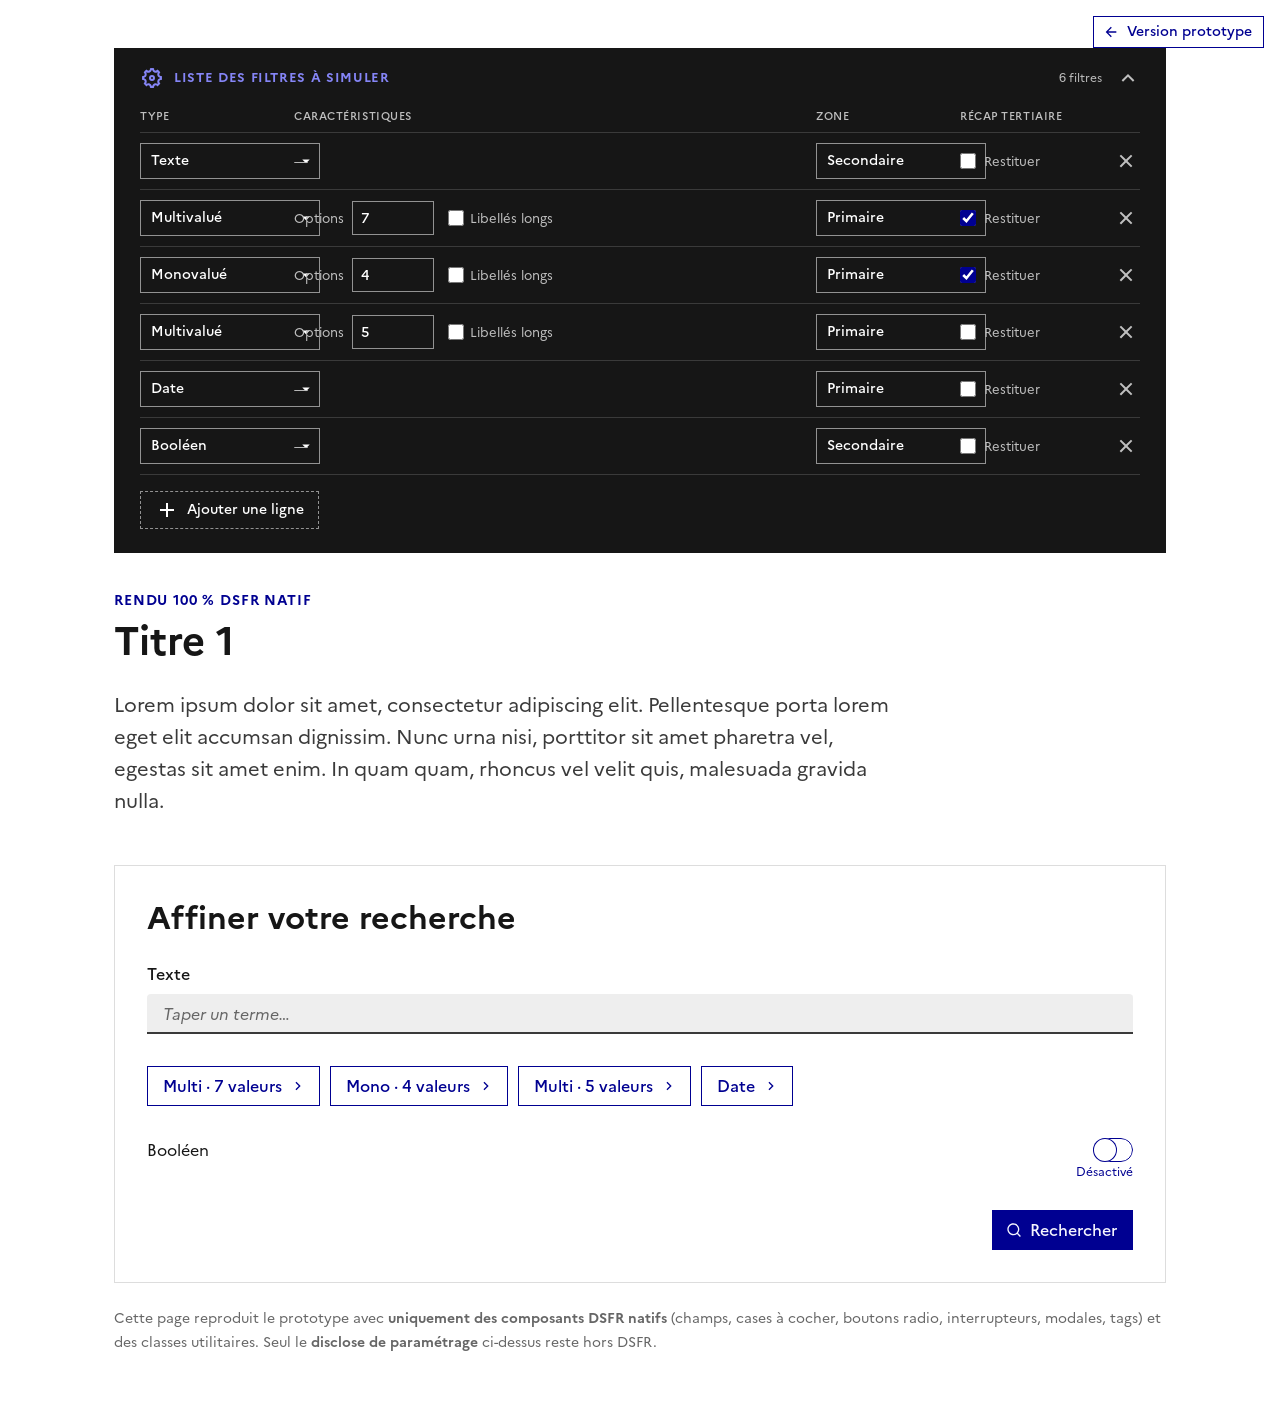
==== index-dsfr.html @ 09390ec2 "feat: 2e page « 100 % DSFR natif » + bascule entre les deux rendus Ajoute index-dsfr.html qui reprod" ====
<!DOCTYPE html>
<html lang="fr" data-fr-scheme="light">
<head>
<meta charset="utf-8">
<meta name="viewport" content="width=device-width, initial-scale=1">
<title>Filtres exposés — rendu 100 % DSFR natif</title>

<!-- Jetons de couleur + police Marianne (servent au disclose de paramétrage, conservé custom) -->
<link rel="stylesheet" href="assets/colors_and_type.css">
<!-- DSFR officiel (vendored, v1.14.4) -->
<link rel="stylesheet" href="assets/dsfr/dsfr.min.css">
<link rel="stylesheet" href="assets/dsfr/utility/icons/icons.min.css">

<style>
  /* ─────────────────────────────────────────────────────────────
     Styles HORS DSFR, volontairement limités à :
       1. le disclose de paramétrage (explicitement autorisé custom)
       2. le bouton de bascule entre les deux pages
     Le bloc « Affiner votre recherche » n'utilise QUE des composants
     et classes utilitaires DSFR natifs.
     ───────────────────────────────────────────────────────────── */
  #setup-disclose summary::-webkit-details-marker{display:none}
  #setup-disclose[open] #disclose-chevron{transform:rotate(180deg)}
  #setup-disclose select,#setup-disclose input{font-family:var(--font-sans)}

  /* Bascule entre les deux pages, en haut à droite sur les deux pages */
  .page-switch{position:fixed;top:16px;right:16px;z-index:1000}
</style>
</head>
<body>

<!-- ===== BASCULE PROTOTYPE ⇄ DSFR (top-right) ===== -->
<a class="fr-btn fr-btn--secondary fr-btn--sm fr-icon-arrow-left-line fr-btn--icon-left page-switch" href="index.html">
  Version prototype
</a>

<div class="fr-container fr-py-6w" style="max-width:1100px">

  <!-- ===== DISCLOSE : LISTE DES FILTRES À SIMULER (custom, autorisé) ===== -->
  <details id="setup-disclose" open style="background:var(--grey-100);color:#fff;margin-bottom:36px">
    <summary style="list-style:none;cursor:pointer;padding:18px 26px;display:flex;align-items:center;justify-content:space-between;gap:16px;user-select:none">
      <span style="display:flex;align-items:center;gap:10px;font:700 13px/18px var(--font-sans);text-transform:uppercase;letter-spacing:.05em;color:var(--blue-france-moon-625)"><i class="fr-icon-settings-5-line" aria-hidden="true"></i>Liste des filtres à simuler</span>
      <span style="display:flex;align-items:center;gap:14px">
        <span id="items-count" style="font:400 12px/18px var(--font-sans);color:var(--grey-800)"></span>
        <i class="fr-icon-arrow-down-s-line" id="disclose-chevron" aria-hidden="true" style="transition:transform .15s;color:var(--grey-800)"></i>
      </span>
    </summary>
    <div style="padding:0 26px 24px">
      <div style="display:grid;grid-template-columns:140px 1fr 130px 130px 36px;gap:14px;padding:0 0 8px;border-bottom:1px solid var(--grey-200);font:500 11px/16px var(--font-sans);text-transform:uppercase;letter-spacing:.05em;color:var(--grey-800)">
        <span>Type</span>
        <span>Caractéristiques</span>
        <span>Zone</span>
        <span>Récap tertiaire</span>
        <span></span>
      </div>
      <div id="rows" style="display:flex;flex-direction:column"></div>
      <button id="add-row" type="button" style="margin-top:16px;display:inline-flex;align-items:center;gap:8px;height:36px;padding:0 14px;background:transparent;border:1px dashed var(--grey-625);color:#fff;font:500 14px/1 var(--font-sans);cursor:pointer">
        <i class="fr-icon-add-line" aria-hidden="true"></i>Ajouter une ligne
      </button>
    </div>
  </details>

  <!-- ===== EN-TÊTE (typographie DSFR native) ===== -->
  <p class="fr-text--sm fr-text--bold fr-mb-1v" style="text-transform:uppercase;letter-spacing:.06em;color:var(--text-action-high-blue-france)">Rendu 100 % DSFR natif</p>
  <h1>Titre 1</h1>
  <p class="fr-text--lead fr-mb-6w" style="max-width:780px">Lorem ipsum dolor sit amet, consectetur adipiscing elit. Pellentesque porta lorem eget elit accumsan dignissim. Nunc urna nisi, porttitor sit amet pharetra vel, egestas sit amet enim. In quam quam, rhoncus vel velit quis, malesuada gravida nulla.</p>

  <!-- ===== « Affiner votre recherche » — composants DSFR natifs ===== -->
  <form id="filters-form" class="fr-p-4w" style="background:var(--background-default-grey);border:1px solid var(--border-default-grey)" onsubmit="return false">
    <h2 class="fr-mb-3w">Affiner votre recherche</h2>
    <div id="preview-body"></div>
    <div class="fr-mt-4w" style="display:flex;justify-content:flex-end">
      <button type="submit" class="fr-btn fr-icon-search-line fr-btn--icon-left">Rechercher</button>
    </div>
  </form>

  <p class="fr-text--sm fr-mt-3w" style="color:var(--text-mention-grey)">
    Cette page reproduit le prototype avec <strong>uniquement des composants DSFR natifs</strong>
    (champs, cases à cocher, boutons radio, interrupteurs, modales, tags) et des classes utilitaires.
    Seul le <strong>disclose de paramétrage</strong> ci-dessus reste hors DSFR.
  </p>

</div>

<!-- ===== HÔTE DES MODALES PRIMAIRES (persistant) ===== -->
<div id="modals-host"></div>

<script type="module" src="assets/dsfr/dsfr.module.min.js"></script>
<script nomodule src="assets/dsfr/dsfr.nomodule.min.js"></script>

<script>
"use strict";
(function () {
  // ───────────────────────── État ─────────────────────────
  var S = {
    nextId: 1,
    items: [],          // [{id, type, n, longLabels, zone, tertiary}]
    values: {},         // {[id]: {multi, mono, bool, text, date}}
    builtSignature: ''  // empreinte du jeu de filtres (déclenche la reconstruction des modales)
  };

  var TYPES = [
    { key: 'multi', label: 'Multivalué' },
    { key: 'mono',  label: 'Monovalué' },
    { key: 'date',  label: 'Date' },
    { key: 'text',  label: 'Texte' },
    { key: 'bool',  label: 'Booléen' }
  ];
  var ZONES = [
    { key: 'primaire',   label: 'Primaire' },
    { key: 'secondaire', label: 'Secondaire' }
  ];

  // ──────────────────── Helper DOM ────────────────────
  function h(tag, props) {
    var el = document.createElement(tag);
    if (props) {
      for (var k in props) {
        var v = props[k];
        if (v == null) continue;
        if (k === 'style') el.setAttribute('style', v);
        else if (k === 'html') el.innerHTML = v;
        else if (k.slice(0, 2) === 'on' && typeof v === 'function') el.addEventListener(k.slice(2).toLowerCase(), v);
        else el.setAttribute(k, v);
      }
    }
    for (var i = 2; i < arguments.length; i++) {
      var c = arguments[i];
      if (c == null || c === false) continue;
      if (Array.isArray(c)) c.forEach(function (n) { if (n != null && n !== false) el.appendChild(typeof n === 'string' ? document.createTextNode(n) : n); });
      else el.appendChild(typeof c === 'string' ? document.createTextNode(c) : c);
    }
    return el;
  }

  // ──────────────────── Données dérivées ────────────────────
  function defaultValues() {
    return { multi: [], mono: null, bool: false, text: '', date: { from: '', to: '' } };
  }
  function label(it, i) {
    var num = String(i + 1).padStart(2, '0');
    return it.longLabels ? ('Option dont le libellé est une phrase descriptive ' + num) : ('Valeur ' + num);
  }
  function options(it) { return Array.from({ length: it.n }, function (_, i) { return label(it, i); }); }
  function itemLabel(it) {
    if (it.type === 'text') return 'Texte';
    if (it.type === 'bool') return 'Booléen';
    if (it.type === 'date') return 'Date';
    return (it.type === 'mono' ? 'Mono' : 'Multi') + ' · ' + it.n + ' valeur' + (it.n > 1 ? 's' : '') + (it.longLabels ? ' (longs)' : '');
  }
  function fmtDate(d) {
    var f = function (x) { if (!x) return ''; var p = x.split('-'); return p[2] + '/' + p[1] + '/' + p[0]; };
    if (d.from && d.to) return 'du ' + f(d.from) + ' au ' + f(d.to);
    if (d.from) return 'depuis le ' + f(d.from);
    if (d.to) return "jusqu'au " + f(d.to);
    return '';
  }
  function signature() {
    return S.items.map(function (it) {
      return [it.id, it.type, it.n, it.longLabels ? 1 : 0, it.zone, it.tertiary ? 1 : 0].join(':');
    }).join('|');
  }

  // ──────────────────── Actions ────────────────────
  function addRow() {
    var id = S.nextId++;
    S.items.push({ id: id, type: 'multi', n: 5, longLabels: false, zone: 'primaire', tertiary: false });
    S.values[id] = defaultValues();
    render();
  }
  function removeRow(id) {
    S.items = S.items.filter(function (it) { return it.id !== id; });
    delete S.values[id];
    render();
  }
  function setProp(id, prop, value) {
    var it = S.items.find(function (i) { return i.id === id; });
    if (!it) return;
    if (prop === 'type') {
      S.values[id] = defaultValues();
      if ((value === 'multi' || value === 'mono') && !it.n) it.n = 5;
    }
    if (prop === 'n') {
      value = Math.max(2, Math.min(14, parseInt(value, 10) || 2));
      var v = S.values[id];
      v.multi = v.multi.filter(function (k) { return k < value; });
      if (v.mono != null && v.mono >= value) v.mono = null;
    }
    it[prop] = value;
    render();
  }
  function toggleMulti(id, i) {
    var v = S.values[id]; var a = v.multi.slice(); var k = a.indexOf(i);
    if (k >= 0) a.splice(k, 1); else a.push(i);
    v.multi = a; renderPreview();
  }
  function setMono(id, i) { var v = S.values[id]; v.mono = (v.mono === i) ? null : i; renderPreview(); }
  function toggleBool(id) { S.values[id].bool = !S.values[id].bool; renderPreview(); }
  function setText(id, val) { S.values[id].text = val; renderPreview(); }
  function setDate(id, field, val) { S.values[id].date = Object.assign({}, S.values[id].date); S.values[id].date[field] = val; renderPreview(); }

  // ──────────────────── Disclose : ligne de paramétrage (custom, autorisé) ────────────────────
  function selectStyle() {
    return 'height:34px;padding:0 28px 0 10px;border:1px solid var(--grey-625);background:var(--grey-100) url("data:image/svg+xml;charset=utf-8,%3Csvg xmlns=%27http://www.w3.org/2000/svg%27 viewBox=%270 0 24 24%27%3E%3Cpath fill=%27%23fff%27 d=%27M7 10l5 5 5-5z%27/%3E%3C/svg%3E") right 4px center/18px no-repeat;color:#fff;font:500 14px/1 var(--font-sans);cursor:pointer;-webkit-appearance:none;-moz-appearance:none;appearance:none';
  }
  function buildRow(it) {
    var typeSel = h('select', {
      style: selectStyle() + ';width:100%',
      onChange: function (e) { setProp(it.id, 'type', e.target.value); }
    });
    TYPES.forEach(function (t) {
      var opt = h('option', { value: t.key }, t.label);
      if (it.type === t.key) opt.setAttribute('selected', '');
      typeSel.appendChild(opt);
    });

    var carac;
    if (it.type === 'multi' || it.type === 'mono') {
      carac = h('div', { style: 'display:flex;align-items:center;gap:14px;flex-wrap:wrap' },
        h('div', { style: 'display:inline-flex;align-items:center;gap:8px' },
          h('span', { style: 'font:400 13px/1 var(--font-sans);color:var(--grey-800)' }, 'Options'),
          h('input', {
            type: 'number', min: '2', max: '14', value: String(it.n),
            style: 'width:64px;height:32px;padding:0 8px;border:1px solid var(--grey-625);background:var(--grey-100);color:#fff;font:500 14px/1 var(--font-sans)',
            onInput: function (e) { setProp(it.id, 'n', e.target.value); }
          })
        ),
        h('label', { style: 'display:inline-flex;align-items:center;gap:6px;cursor:pointer;color:var(--grey-800);font:400 13px/1 var(--font-sans)' },
          h('input', {
            type: 'checkbox',
            style: 'accent-color:var(--blue-france-sun-113);width:16px;height:16px;margin:0',
            checked: it.longLabels ? '' : null,
            onChange: function (e) { setProp(it.id, 'longLabels', e.target.checked); }
          }),
          'Libellés longs'
        )
      );
    } else {
      carac = h('span', { style: 'color:var(--grey-800);font:400 13px/1 var(--font-sans)' }, '—');
    }

    var zoneSel = h('select', {
      style: selectStyle() + ';width:100%',
      onChange: function (e) { setProp(it.id, 'zone', e.target.value); }
    });
    ZONES.forEach(function (z) {
      var opt = h('option', { value: z.key }, z.label);
      if (it.zone === z.key) opt.setAttribute('selected', '');
      zoneSel.appendChild(opt);
    });

    var tertCell = h('label', {
      style: 'display:inline-flex;align-items:center;gap:8px;cursor:pointer;color:#fff;font:400 13px/1 var(--font-sans)'
    },
      h('input', {
        type: 'checkbox',
        style: 'accent-color:var(--blue-france-sun-113);width:16px;height:16px;margin:0',
        checked: it.tertiary ? '' : null,
        onChange: function (e) { setProp(it.id, 'tertiary', e.target.checked); }
      }),
      h('span', { style: 'color:var(--grey-800)' }, 'Restituer')
    );

    var del = h('button', {
      type: 'button', title: 'Supprimer cette ligne', 'aria-label': 'Supprimer cette ligne',
      style: 'width:32px;height:32px;border:none;background:transparent;color:var(--grey-800);cursor:pointer;display:inline-flex;align-items:center;justify-content:center',
      onClick: function () { removeRow(it.id); }
    }, h('i', { 'class': 'fr-icon-close-line', 'aria-hidden': 'true' }));

    return h('div', {
      style: 'display:grid;grid-template-columns:140px 1fr 130px 130px 36px;gap:14px;align-items:center;padding:10px 0;border-bottom:1px solid var(--grey-200)'
    }, typeSel, carac, zoneSel, tertCell, del);
  }

  // ──────────────────── Layout des valeurs exposées ────────────────────
  function valeursVertical(it) {
    var isChoice = it.type === 'mono' || it.type === 'multi';
    return isChoice && (it.longLabels || it.n > 10);
  }

  // ──────────────────── Contrôle DSFR natif (secondaire ou modale) ────────────────────
  function buildControl(it, opts) {
    opts = opts || {};
    var v = S.values[it.id];
    var ctx = opts.context || 'sec';
    var sfx = ctx + '-' + it.id;

    // TEXTE → fr-input-group
    if (it.type === 'text') {
      var tid = 'ctl-text-' + sfx;
      var group = h('div', { 'class': 'fr-input-group' },
        h('label', { 'class': 'fr-label', 'for': tid }, itemLabel(it)),
        h('input', {
          'class': 'fr-input', id: tid, type: 'text', name: tid, value: v.text, placeholder: 'Taper un terme…',
          onInput: function (e) { setText(it.id, e.target.value); }
        })
      );
      return group;
    }

    // BOOLÉEN → fr-toggle
    if (it.type === 'bool') {
      var bid = 'ctl-bool-' + sfx;
      var input = h('input', {
        'class': 'fr-toggle__input', id: bid, type: 'checkbox', name: bid,
        checked: v.bool ? '' : null,
        onChange: function () { toggleBool(it.id); }
      });
      return h('div', { 'class': 'fr-toggle fr-toggle--label-left' },
        input,
        h('label', {
          'class': 'fr-toggle__label', 'for': bid,
          'data-fr-checked-label': 'Activé', 'data-fr-unchecked-label': 'Désactivé'
        }, itemLabel(it))
      );
    }

    // légende : masquée visuellement dans la modale (le titre de la modale fait déjà l'intitulé)
    var legendClass = 'fr-fieldset__legend' + (opts.forcePanel ? ' fr-sr-only' : '');

    // DATE → fieldset, deux fr-input type=date
    if (it.type === 'date') {
      var fid = 'ctl-date-from-' + sfx, toid = 'ctl-date-to-' + sfx;
      return h('fieldset', { 'class': 'fr-fieldset', 'aria-labelledby': 'lg-' + sfx },
        h('legend', { 'class': legendClass, id: 'lg-' + sfx }, itemLabel(it)),
        h('div', { 'class': 'fr-fieldset__element fr-fieldset__element--inline' },
          h('div', { 'class': 'fr-input-group' },
            h('label', { 'class': 'fr-label', 'for': fid }, 'Du'),
            h('input', { 'class': 'fr-input', id: fid, name: fid, type: 'date', value: v.date.from, onInput: function (e) { setDate(it.id, 'from', e.target.value); } })
          )
        ),
        h('div', { 'class': 'fr-fieldset__element fr-fieldset__element--inline' },
          h('div', { 'class': 'fr-input-group' },
            h('label', { 'class': 'fr-label', 'for': toid }, 'Au'),
            h('input', { 'class': 'fr-input', id: toid, name: toid, type: 'date', value: v.date.to, onInput: function (e) { setDate(it.id, 'to', e.target.value); } })
          )
        )
      );
    }

    // MONO / MULTI → fieldset de cases à cocher / boutons radio
    var isRadio = it.type === 'mono';
    var vertical = opts.forcePanel || valeursVertical(it);
    var fsClass = 'fr-fieldset' + (vertical ? '' : ' fr-fieldset--inline');
    var fs = h('fieldset', { 'class': fsClass, 'aria-labelledby': 'lg-' + sfx },
      h('legend', { 'class': legendClass, id: 'lg-' + sfx }, itemLabel(it))
    );
    options(it).forEach(function (lab, i) {
      var inId = 'ctl-' + (isRadio ? 'r' : 'c') + '-' + sfx + '-' + i;
      var checked = isRadio ? (v.mono === i) : (v.multi.indexOf(i) >= 0);
      var input = h('input', {
        type: isRadio ? 'radio' : 'checkbox',
        id: inId, name: 'grp-' + sfx, value: String(i),
        checked: checked ? '' : null,
        onChange: isRadio
          ? function () { setMono(it.id, i); }
          : function () { toggleMulti(it.id, i); }
      });
      var groupCls = isRadio ? 'fr-radio-group' : 'fr-checkbox-group';
      var elemCls = 'fr-fieldset__element' + (vertical ? '' : ' fr-fieldset__element--inline');
      fs.appendChild(
        h('div', { 'class': elemCls },
          h('div', { 'class': groupCls },
            input,
            h('label', { 'class': 'fr-label', 'for': inId }, lab)
          )
        )
      );
    });
    return fs;
  }

  // ──────────────────── Bouton primaire (ouvre la modale DSFR) ────────────────────
  function isFilled(it) {
    var v = S.values[it.id];
    return (it.type === 'multi' && v.multi.length > 0) ||
           (it.type === 'mono'  && v.mono != null) ||
           (it.type === 'date'  && !!fmtDate(v.date)) ||
           (it.type === 'text'  && !!v.text) ||
           (it.type === 'bool'  && v.bool);
  }
  function primaryLabel(it) {
    var v = S.values[it.id];
    if (it.type === 'mono' && v.mono != null) return itemLabel(it) + ' : ' + label(it, v.mono);
    if (it.type === 'date') { var td = fmtDate(v.date); if (td) return itemLabel(it) + ' — ' + td; }
    if (it.type === 'text' && v.text) return itemLabel(it) + ' : « ' + v.text + ' »';
    if (it.type === 'multi' && v.multi.length) return itemLabel(it) + ' (' + v.multi.length + ')';
    return itemLabel(it);
  }
  function buildPrimaryButton(it) {
    var filled = isFilled(it);
    var cls = 'fr-btn ' + (filled ? '' : 'fr-btn--secondary ') + 'fr-btn--icon-right fr-icon-arrow-right-s-line';
    return h('button', {
      type: 'button', 'class': cls.trim(),
      'aria-controls': 'modal-' + it.id, 'data-fr-opened': 'false'
    }, primaryLabel(it));
  }

  // ──────────────────── Tags tertiaires (fr-tags-group / fr-tag--dismiss) ────────────────────
  function buildTertiary(it) {
    var v = S.values[it.id];
    var tags = [];
    var showLabel = true;
    if (it.type === 'text') { if (v.text) tags = [{ text: '« ' + v.text + ' »', onRemove: function () { setText(it.id, ''); } }]; }
    else if (it.type === 'bool') { showLabel = false; if (v.bool) tags = [{ text: itemLabel(it), onRemove: function () { toggleBool(it.id); } }]; }
    else if (it.type === 'date') { var t = fmtDate(v.date); if (t) tags = [{ text: t, onRemove: function () { S.values[it.id].date = { from: '', to: '' }; renderPreview(); } }]; }
    else if (it.type === 'mono') { if (v.mono != null) tags = [{ text: label(it, v.mono), onRemove: function () { setMono(it.id, v.mono); } }]; }
    else { tags = v.multi.slice().sort(function (a, b) { return a - b; }).map(function (i) { return { text: label(it, i), onRemove: function () { toggleMulti(it.id, i); } }; }); }

    if (tags.length === 0) return null;

    var wrap = h('div', { 'class': 'fr-mb-2w' });
    if (showLabel) wrap.appendChild(h('p', { 'class': 'fr-text--sm fr-text--bold fr-mb-1v' }, itemLabel(it) + ' :'));
    var ul = h('ul', { 'class': 'fr-tags-group' });
    tags.forEach(function (t) {
      ul.appendChild(h('li', null,
        h('button', {
          type: 'button', 'class': 'fr-tag fr-tag--dismiss', 'aria-label': 'Retirer ' + t.text,
          onClick: t.onRemove
        }, t.text)
      ));
    });
    wrap.appendChild(ul);
    return wrap;
  }

  // ──────────────────── Modales primaires (DSFR, persistantes) ────────────────────
  function buildModal(it) {
    var titleId = 'modal-' + it.id + '-title';
    return h('dialog', { 'class': 'fr-modal', id: 'modal-' + it.id, 'aria-labelledby': titleId, role: 'dialog' },
      h('div', { 'class': 'fr-container fr-container--fluid fr-container-md' },
        h('div', { 'class': 'fr-grid-row fr-grid-row--center' },
          h('div', { 'class': 'fr-col-12 fr-col-md-8 fr-col-lg-6' },
            h('div', { 'class': 'fr-modal__body' },
              h('div', { 'class': 'fr-modal__header' },
                h('button', { type: 'button', 'class': 'fr-btn--close fr-btn', 'aria-controls': 'modal-' + it.id, title: 'Fermer' }, 'Fermer')
              ),
              h('div', { 'class': 'fr-modal__content' },
                h('h1', { id: titleId, 'class': 'fr-modal__title' }, itemLabel(it)),
                buildControl(it, { context: 'panel', forcePanel: true })
              ),
              h('div', { 'class': 'fr-modal__footer' },
                h('button', { type: 'button', 'class': 'fr-btn', 'aria-controls': 'modal-' + it.id }, 'Voir les résultats')
              )
            )
          )
        )
      )
    );
  }

  // ──────────────────── Rendus ────────────────────
  function renderSettings() {
    var rowsEl = document.getElementById('rows');
    rowsEl.textContent = '';
    S.items.forEach(function (it) { rowsEl.appendChild(buildRow(it)); });
    document.getElementById('items-count').textContent = S.items.length + ' filtre' + (S.items.length > 1 ? 's' : '');
  }

  function renderModals() {
    var host = document.getElementById('modals-host');
    host.textContent = '';
    S.items.filter(function (it) { return it.zone === 'primaire'; })
      .forEach(function (it) { host.appendChild(buildModal(it)); });
  }

  // Synchronise les inputs d'une modale primaire avec l'état (après retrait d'un tag tertiaire)
  function syncModalInputs(it) {
    var v = S.values[it.id];
    var sfx = 'panel-' + it.id;
    if (it.type === 'multi' || it.type === 'mono') {
      var isRadio = it.type === 'mono';
      options(it).forEach(function (_, i) {
        var el = document.getElementById('ctl-' + (isRadio ? 'r' : 'c') + '-' + sfx + '-' + i);
        if (el) el.checked = isRadio ? (v.mono === i) : (v.multi.indexOf(i) >= 0);
      });
    } else if (it.type === 'bool') {
      var b = document.getElementById('ctl-bool-' + sfx); if (b) b.checked = v.bool;
    } else if (it.type === 'text') {
      var t = document.getElementById('ctl-text-' + sfx); if (t && t.value !== v.text) t.value = v.text;
    } else if (it.type === 'date') {
      var f = document.getElementById('ctl-date-from-' + sfx); if (f) f.value = v.date.from;
      var to = document.getElementById('ctl-date-to-' + sfx); if (to) to.value = v.date.to;
    }
  }

  function renderPreview() {
    var body = document.getElementById('preview-body');

    // mémoriser le focus pour les champs éditables (texte/date)
    var act = document.activeElement;
    var focusId = (act && act.id && /^ctl-(text|date)/.test(act.id) && body.contains(act)) ? act.id : null;
    var caret = (focusId && act.selectionStart != null) ? [act.selectionStart, act.selectionEnd] : null;

    body.textContent = '';

    var secTexts  = S.items.filter(function (it) { return it.zone === 'secondaire' && it.type === 'text'; });
    var primItems = S.items.filter(function (it) { return it.zone === 'primaire'; });
    var secOthers = S.items.filter(function (it) { return it.zone === 'secondaire' && it.type !== 'text'; });
    var tertItems = S.items.filter(function (it) { return it.tertiary; });
    var totalShown = secTexts.length + primItems.length + secOthers.length;

    if (totalShown === 0) {
      body.appendChild(h('p', { 'class': 'fr-text--sm', style: 'font-style:italic;color:var(--text-mention-grey)' },
        'Aucun filtre configuré. Ouvre les réglages pour en ajouter.'));
    } else {
      // 1) champs texte exposés
      secTexts.forEach(function (it) { body.appendChild(h('div', { 'class': 'fr-mb-4w' }, buildControl(it, { context: 'sec' }))); });

      // 2) boutons primaires (chaque bouton DSFR ouvre sa modale ; rangée qui passe à la ligne)
      if (primItems.length > 0) {
        var row = h('div', { 'class': 'fr-mb-4w', style: 'display:flex;flex-wrap:wrap;gap:10px' });
        primItems.forEach(function (it) { row.appendChild(buildPrimaryButton(it)); });
        body.appendChild(row);
      }

      // 3) autres secondaires : interrupteurs puis blocs
      var inlineSec = secOthers.filter(function (it) { return it.type === 'bool'; });
      var blockSec  = secOthers.filter(function (it) { return it.type !== 'bool'; });
      inlineSec.forEach(function (it) { body.appendChild(h('div', { 'class': 'fr-mb-3w' }, buildControl(it, { context: 'sec' }))); });
      blockSec.forEach(function (it) { body.appendChild(h('div', { 'class': 'fr-mb-4w' }, buildControl(it, { context: 'sec' }))); });

      // 4) tags tertiaires
      var tertNodes = tertItems.map(buildTertiary).filter(function (n) { return n != null; });
      if (tertNodes.length > 0) {
        var tertWrap = h('div', { 'class': 'fr-pt-3w fr-mt-2w', style: 'border-top:1px solid var(--border-default-grey)' });
        tertNodes.forEach(function (n) { tertWrap.appendChild(n); });
        body.appendChild(tertWrap);
      }
    }

    // garder modales et état cohérents
    primItems.forEach(syncModalInputs);

    // restaurer le focus
    if (focusId) {
      var again = document.getElementById(focusId);
      if (again) {
        again.focus();
        if (caret && again.setSelectionRange) { try { again.setSelectionRange(caret[0], caret[1]); } catch (e) {} }
      }
    }
  }

  // Rendu complet : recompose le disclose, les modales (si le jeu de filtres change) et la preview
  function render() {
    renderSettings();
    var sig = signature();
    if (sig !== S.builtSignature) { renderModals(); S.builtSignature = sig; }
    renderPreview();
  }

  // ──────────────────── Bootstrap ────────────────────
  document.getElementById('add-row').addEventListener('click', addRow);

  // jeu d'exemple par défaut (identique au prototype)
  var seed = [
    { type: 'text',  n: 0, longLabels: false, zone: 'secondaire', tertiary: false },
    { type: 'multi', n: 7, longLabels: false, zone: 'primaire',   tertiary: true  },
    { type: 'mono',  n: 4, longLabels: false, zone: 'primaire',   tertiary: true  },
    { type: 'multi', n: 5, longLabels: false, zone: 'primaire',   tertiary: false },
    { type: 'date',  n: 0, longLabels: false, zone: 'primaire',   tertiary: false },
    { type: 'bool',  n: 0, longLabels: false, zone: 'secondaire', tertiary: false }
  ];
  seed.forEach(function (cfg) {
    var id = S.nextId++;
    S.items.push({ id: id, type: cfg.type, n: cfg.n || 5, longLabels: cfg.longLabels, zone: cfg.zone, tertiary: cfg.tertiary });
    S.values[id] = defaultValues();
  });

  render();
})();
</script>
</body>
</html>
---- assets/colors_and_type.css ----
/* ─────────────────────────────────────────────────────────────────
   DSFR v1.14 — Design tokens
   Système de Design de l'État Français
   Source: dsfr v1.14 (GouvernementFR/dsfr) + Figma Fondamentaux
   ─────────────────────────────────────────────────────────────────

   Two layers:
   1) Primitive tokens  → --blue-france-sun-113, --grey-200-plain, ...
   2) Semantic tokens   → --text-title-blue-france, --background-action-high-blue-france, ...

   Both are available; semantic tokens are what UI code should consume.
*/

/* ───── Font faces ─────
   Marianne — the official typeface of the French State (SIG).
   All six weights (Thin 100, Light 300, Regular 400, Medium 500, Bold 700,
   ExtraBold 800) + italics are served from /fonts/.
   Spectral (serif, for citations only) is still loaded from Google Fonts.
*/
@font-face { font-family: "Marianne"; font-weight: 100; font-style: normal;
  src: url("fonts/Marianne-Thin.woff2") format("woff2"), url("fonts/Marianne-Thin.woff") format("woff"); font-display: swap; }
@font-face { font-family: "Marianne"; font-weight: 100; font-style: italic;
  src: url("fonts/Marianne-Thin_Italic.woff2") format("woff2"), url("fonts/Marianne-Thin_Italic.woff") format("woff"); font-display: swap; }

@font-face { font-family: "Marianne"; font-weight: 300; font-style: normal;
  src: url("fonts/Marianne-Light.woff2") format("woff2"), url("fonts/Marianne-Light.woff") format("woff"); font-display: swap; }
@font-face { font-family: "Marianne"; font-weight: 300; font-style: italic;
  src: url("fonts/Marianne-Light_Italic.woff2") format("woff2"), url("fonts/Marianne-Light_Italic.woff") format("woff"); font-display: swap; }

@font-face { font-family: "Marianne"; font-weight: 400; font-style: normal;
  src: url("fonts/Marianne-Regular.woff2") format("woff2"), url("fonts/Marianne-Regular.woff") format("woff"); font-display: swap; }
@font-face { font-family: "Marianne"; font-weight: 400; font-style: italic;
  src: url("fonts/Marianne-Regular_Italic.woff2") format("woff2"), url("fonts/Marianne-Regular_Italic.woff") format("woff"); font-display: swap; }

@font-face { font-family: "Marianne"; font-weight: 500; font-style: normal;
  src: url("fonts/Marianne-Medium.woff2") format("woff2"), url("fonts/Marianne-Medium.woff") format("woff"); font-display: swap; }
@font-face { font-family: "Marianne"; font-weight: 500; font-style: italic;
  src: url("fonts/Marianne-Medium_Italic.woff2") format("woff2"), url("fonts/Marianne-Medium_Italic.woff") format("woff"); font-display: swap; }

@font-face { font-family: "Marianne"; font-weight: 700; font-style: normal;
  src: url("fonts/Marianne-Bold.woff2") format("woff2"), url("fonts/Marianne-Bold.woff") format("woff"); font-display: swap; }
@font-face { font-family: "Marianne"; font-weight: 700; font-style: italic;
  src: url("fonts/Marianne-Bold_Italic.woff2") format("woff2"), url("fonts/Marianne-Bold_Italic.woff") format("woff"); font-display: swap; }

@font-face { font-family: "Marianne"; font-weight: 800; font-style: normal;
  src: url("fonts/Marianne-ExtraBold.woff2") format("woff2"), url("fonts/Marianne-ExtraBold.woff") format("woff"); font-display: swap; }
@font-face { font-family: "Marianne"; font-weight: 800; font-style: italic;
  src: url("fonts/Marianne-ExtraBold_Italic.woff2") format("woff2"), url("fonts/Marianne-ExtraBold_Italic.woff") format("woff"); font-display: swap; }

/* Spectral — used only for citations (Quote component). Google Fonts. */
@import url("https://fonts.googleapis.com/css2?family=Spectral:ital,wght@0,400;0,700;1,400&display=swap");

:root {
  /* ═══ PRIMITIVE COLORS ════════════════════════════════════════ */

  /* Blue France — brand primary */
  --blue-france-sun-113: #000091;
  --blue-france-sun-113-hover: #1212ff;
  --blue-france-sun-113-active: #2323ff;
  --blue-france-moon-625: #8585f6;
  --blue-france-925: #ececfe;
  --blue-france-950: #e3e3fd;
  --blue-france-975: #f5f5fe;

  /* Red Marianne — brand accent */
  --red-marianne-sun-425: #e1000f;
  --red-marianne-sun-425-hover: #ff1a22;
  --red-marianne-main-472: #c9191e;
  --red-marianne-moon-625: #ff5655;
  --red-marianne-925: #fee9e9;
  --red-marianne-950: #fddede;
  --red-marianne-975: #fef4f4;

  /* Grey scale */
  --grey-1000: #ffffff;
  --grey-975: #f6f6f6;
  --grey-950: #eeeeee;
  --grey-925: #e5e5e5;
  --grey-900: #dddddd;
  --grey-850: #cecece;
  --grey-800: #bfbfbf;
  --grey-625: #929292;
  --grey-425: #666666;
  --grey-200: #3a3a3a;
  --grey-100: #161616;
  --grey-50:  #0a0a0a;

  /* Utility / semantic intents */
  --success-425: #18753c;
  --success-main: #1f8d49;
  --success-975: #dffee6;
  --error-425: #ce0500;
  --error-main: #ce0500;
  --error-925: #ffe9e9;
  --error-975: #fff4f4;
  --warning-425: #b34000;
  --warning-925: #fee9e6;
  --warning-975: #fff4f3;
  --info-425: #0063cb;
  --info-925: #e8edff;
  --info-975: #f4f6ff;

  /* Focus ring */
  --focus-ring: #0a76f6;

  /* Shadow */
  --raised-shadow: 0 2px 6px 0 rgba(0,0,18,0.16);
  --overlap-shadow: 0 8px 16px 0 rgba(0,0,0,0.1), 0 8px 32px 0 rgba(0,0,0,0.32);
  --hairline-bottom: inset 0 -1px 0 0 var(--grey-900);

  /* ═══ SEMANTIC COLORS ════════════════════════════════════════ */

  /* Text */
  --text-default-grey: var(--grey-100);
  --text-mention-grey: var(--grey-425);
  --text-disabled-grey: var(--grey-625);
  --text-inverted-grey: var(--grey-1000);
  --text-title-grey: var(--grey-100);
  --text-label-grey: var(--grey-100);

  --text-action-high-blue-france: var(--blue-france-sun-113);
  --text-title-blue-france: var(--blue-france-sun-113);

  --text-default-error: var(--error-425);
  --text-default-success: var(--success-425);
  --text-default-warning: var(--warning-425);
  --text-default-info: var(--info-425);

  /* Background */
  --background-default-grey: var(--grey-1000);
  --background-alt-grey: var(--grey-975);
  --background-contrast-grey: var(--grey-950);
  --background-disabled-grey: var(--grey-925);

  --background-action-high-blue-france: var(--blue-france-sun-113);
  --background-action-high-blue-france-hover: var(--blue-france-sun-113-hover);
  --background-action-high-blue-france-active: var(--blue-france-sun-113-active);
  --background-action-low-blue-france: var(--blue-france-925);
  --background-alt-blue-france: var(--blue-france-975);

  --background-action-high-red-marianne: var(--red-marianne-sun-425);
  --background-contrast-red-marianne: var(--red-marianne-925);

  --background-contrast-success: var(--success-975);
  --background-contrast-error: var(--error-975);
  --background-contrast-warning: var(--warning-975);
  --background-contrast-info: var(--info-975);

  --background-overlap: rgba(22,22,22,0.64);

  /* Border */
  --border-default-grey: var(--grey-900);
  --border-action-high-blue-france: var(--blue-france-sun-113);
  --border-action-low-blue-france: var(--blue-france-950);
  --border-default-error: var(--error-425);
  --border-default-success: var(--success-425);
  --border-default-warning: var(--warning-425);
  --border-default-info: var(--info-425);

  /* ═══ TYPE — FAMILIES & PRIMITIVES ══════════════════════════════ */
  --font-sans: "Marianne", "Marianne Substitute", system-ui, -apple-system, Arial, sans-serif;
  --font-serif: "Spectral", Georgia, "Times New Roman", serif;
  --font-mono: ui-monospace, "SF Mono", Menlo, Consolas, monospace;

  /* Type scale (px / line-height px) */
  --text-xs:    12px;   --lh-xs: 20px;
  --text-sm:    14px;   --lh-sm: 24px;
  --text-md:    16px;   --lh-md: 24px;
  --text-lg:    18px;   --lh-lg: 28px;
  --text-xl:    20px;   --lh-xl: 28px;
  --text-2xl:   22px;   --lh-2xl: 28px;
  --text-3xl:   24px;   --lh-3xl: 32px;
  --text-4xl:   28px;   --lh-4xl: 36px;
  --text-5xl:   32px;   --lh-5xl: 40px;
  --text-6xl:   40px;   --lh-6xl: 48px;
  --text-display: 48px; --lh-display: 56px;

  /* ═══ SPACING (4 px base grid) ═══════════════════════════════ */
  --v-1: 4px;   --v-2: 8px;   --v-3: 12px;  --v-4: 16px;
  --v-5: 20px;  --v-6: 24px;  --v-7: 28px;  --v-8: 32px;
  --v-9: 36px;  --v-10: 40px; --v-12: 48px; --v-16: 64px;
  /* Larger "w" scale used for section rhythm */
  --w-6: 48px;  --w-8: 64px;  --w-12: 96px; --w-16: 128px;

  /* ═══ RADII ════════════════════════════════════════════════ */
  --radius-none: 0;
  --radius-sm: 2px;   /* tags */
  --radius-md: 4px;   /* switch thumb */
  --radius-full: 9999px;
}

/* ───── SEMANTIC TYPE ROLES ───── */
.fr-display-xl { font: 700 48px/56px var(--font-sans); color: var(--text-title-grey); letter-spacing: -0.01em; }
.fr-display-lg { font: 700 40px/48px var(--font-sans); color: var(--text-title-grey); }
.fr-h1 { font: 700 40px/48px var(--font-sans); color: var(--text-title-grey); }
.fr-h2 { font: 700 32px/40px var(--font-sans); color: var(--text-title-grey); }
.fr-h3 { font: 700 28px/36px var(--font-sans); color: var(--text-title-grey); }
.fr-h4 { font: 700 24px/32px var(--font-sans); color: var(--text-title-grey); }
.fr-h5 { font: 700 22px/28px var(--font-sans); color: var(--text-title-grey); }
.fr-h6 { font: 700 20px/28px var(--font-sans); color: var(--text-title-grey); }
.fr-text--lead { font: 400 20px/32px var(--font-sans); color: var(--text-default-grey); }
.fr-text--lg   { font: 400 18px/28px var(--font-sans); color: var(--text-default-grey); }
.fr-text       { font: 400 16px/24px var(--font-sans); color: var(--text-default-grey); }
.fr-text--sm   { font: 400 14px/24px var(--font-sans); color: var(--text-default-grey); }
.fr-text--xs   { font: 400 12px/20px var(--font-sans); color: var(--text-mention-grey); }
.fr-quote      { font: 700 32px/40px var(--font-serif); color: var(--text-title-grey); }
.fr-quote-attr { font: 400 14px/24px var(--font-serif); color: var(--text-mention-grey); }
.fr-label      { font: 500 14px/24px var(--font-sans); color: var(--text-label-grey); }
.fr-hint       { font: 400 12px/20px var(--font-sans); color: var(--text-mention-grey); }

/* Base resets */
html, body { font-family: var(--font-sans); color: var(--text-default-grey); background: var(--background-default-grey); }
a { color: var(--text-action-high-blue-france); text-decoration: underline; text-underline-offset: 2px; }
a:hover { color: var(--blue-france-sun-113-hover); }
a:focus-visible, button:focus-visible, input:focus-visible { outline: 2px solid var(--focus-ring); outline-offset: 2px; }
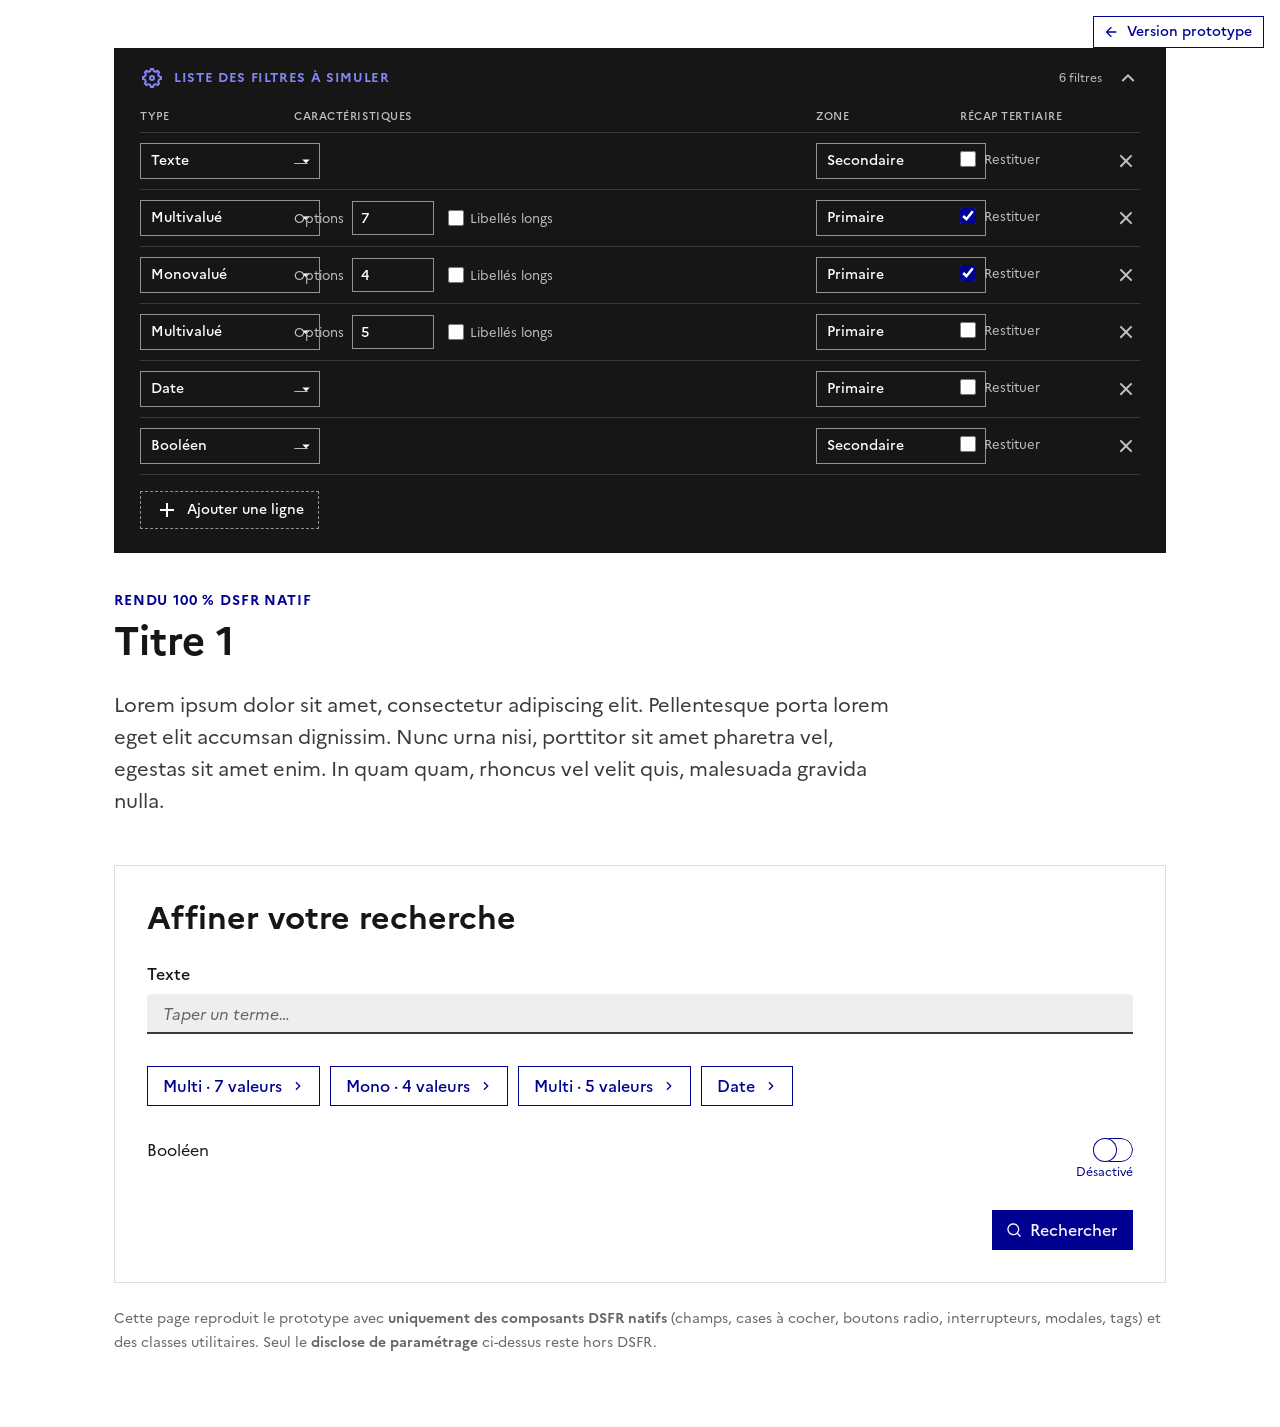
==== commit 96f7f272: "fix: vue mobile responsive du disclose de paramétrage (les deux pages) La grille fixe à 5 colonnes d" ====
--- a/index-dsfr.html
+++ b/index-dsfr.html
@@ -25,6 +25,19 @@
 
   /* Bascule entre les deux pages, en haut à droite sur les deux pages */
   .page-switch{position:fixed;top:16px;right:16px;z-index:1000}
+
+  /* ───── Disclose de paramétrage : grille responsive ───── */
+  .setup-head,.setup-row{display:grid;grid-template-columns:140px 1fr 130px 130px 36px;gap:14px;align-items:center}
+  .setup-row{padding:10px 0;border-bottom:1px solid var(--grey-200)}
+  .setup-cell{min-width:0}
+  .setup-mlabel{display:none}
+  @media (max-width:640px){
+    .page-wrap{padding-top:72px!important}
+    .setup-head{display:none}
+    .setup-row{grid-template-columns:1fr;gap:12px;align-items:stretch;position:relative;padding:18px 0}
+    .setup-cell--del{position:absolute;top:14px;right:0}
+    .setup-mlabel{display:block;margin-bottom:6px;font:500 11px/16px var(--font-sans);text-transform:uppercase;letter-spacing:.05em;color:var(--grey-800)}
+  }
 </style>
 </head>
 <body>
@@ -34,7 +47,7 @@
   Version prototype
 </a>
 
-<div class="fr-container fr-py-6w" style="max-width:1100px">
+<div class="fr-container fr-py-6w page-wrap" style="max-width:1100px">
 
   <!-- ===== DISCLOSE : LISTE DES FILTRES À SIMULER (custom, autorisé) ===== -->
   <details id="setup-disclose" open style="background:var(--grey-100);color:#fff;margin-bottom:36px">
@@ -46,7 +59,7 @@
       </span>
     </summary>
     <div style="padding:0 26px 24px">
-      <div style="display:grid;grid-template-columns:140px 1fr 130px 130px 36px;gap:14px;padding:0 0 8px;border-bottom:1px solid var(--grey-200);font:500 11px/16px var(--font-sans);text-transform:uppercase;letter-spacing:.05em;color:var(--grey-800)">
+      <div class="setup-head" style="padding:0 0 8px;border-bottom:1px solid var(--grey-200);font:500 11px/16px var(--font-sans);text-transform:uppercase;letter-spacing:.05em;color:var(--grey-800)">
         <span>Type</span>
         <span>Caractéristiques</span>
         <span>Zone</span>
@@ -267,9 +280,18 @@
       onClick: function () { removeRow(it.id); }
     }, h('i', { 'class': 'fr-icon-close-line', 'aria-hidden': 'true' }));
 
-    return h('div', {
-      style: 'display:grid;grid-template-columns:140px 1fr 130px 130px 36px;gap:14px;align-items:center;padding:10px 0;border-bottom:1px solid var(--grey-200)'
-    }, typeSel, carac, zoneSel, tertCell, del);
+    function cell(mlabel, content, mod) {
+      return h('div', { 'class': 'setup-cell' + (mod ? ' setup-cell--' + mod : '') },
+        mlabel ? h('span', { 'class': 'setup-mlabel' }, mlabel) : null,
+        content);
+    }
+
+    return h('div', { 'class': 'setup-row' },
+      cell('Type', typeSel),
+      cell('Caractéristiques', carac),
+      cell('Zone', zoneSel),
+      cell('Récap tertiaire', tertCell),
+      cell(null, del, 'del'));
   }
 
   // ──────────────────── Layout des valeurs exposées ────────────────────
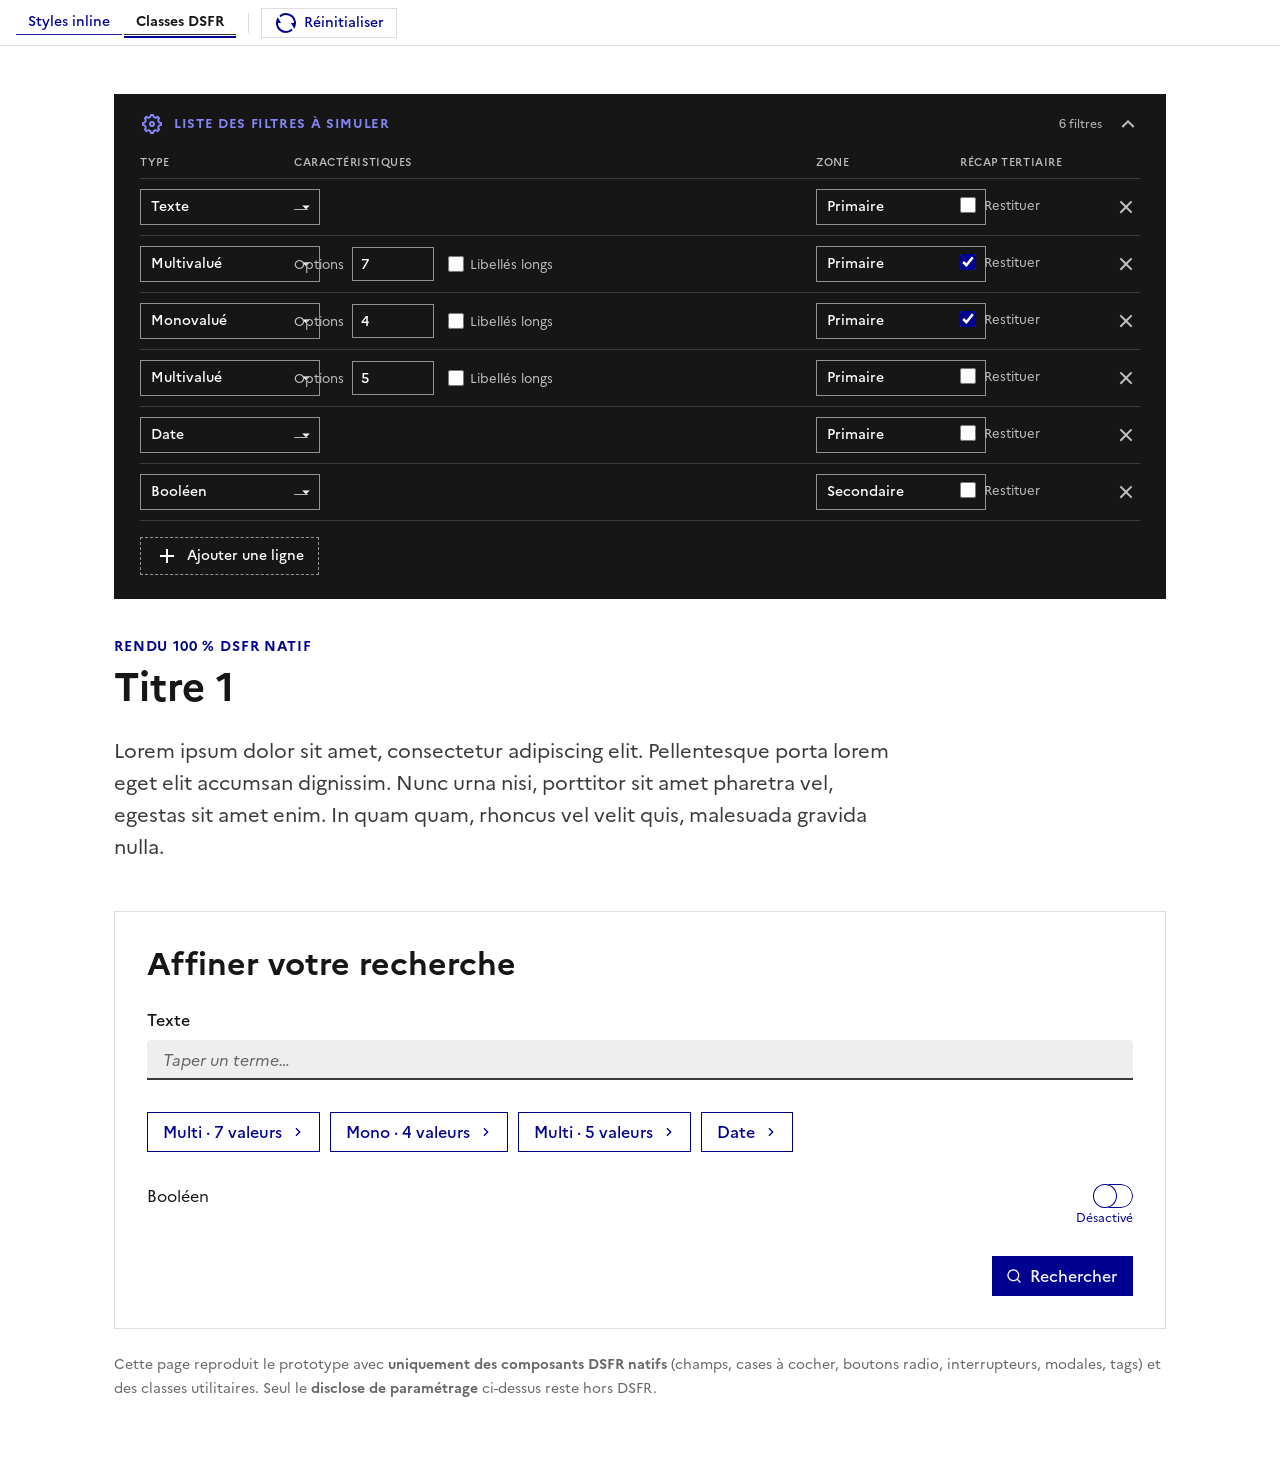
==== commit 4bd59211: "feat: micro-header bascule+reset, config persistante, texte primaire, mobile linéarisé - remplace le" ====
--- a/index-dsfr.html
+++ b/index-dsfr.html
@@ -23,8 +23,14 @@
   #setup-disclose[open] #disclose-chevron{transform:rotate(180deg)}
   #setup-disclose select,#setup-disclose input{font-family:var(--font-sans)}
 
-  /* Bascule entre les deux pages, en haut à droite sur les deux pages */
-  .page-switch{position:fixed;top:16px;right:16px;z-index:1000}
+  /* Micro-header : bascule entre les deux rendus + reset (hors DSFR, comme la bascule d'origine) */
+  .micro-header{position:sticky;top:0;z-index:1000;display:flex;align-items:center;gap:2px;height:46px;padding:0 16px;background:#fff;border-bottom:1px solid var(--border-default-grey)}
+  .mh-link{display:inline-flex;align-items:center;height:30px;padding:0 12px;font:500 14px/1 var(--font-sans);text-decoration:none;color:var(--text-action-high-blue-france);border-bottom:2px solid transparent}
+  .mh-link:hover{background:var(--background-action-low-blue-france)}
+  .mh-link[aria-current="page"]{color:var(--text-title-grey);border-bottom-color:var(--blue-france-sun-113);font-weight:700}
+  .mh-sep{width:1px;height:20px;background:var(--border-default-grey);margin:0 10px}
+  .mh-reset{display:inline-flex;align-items:center;gap:6px;height:30px;padding:0 12px;background:none;border:1px solid var(--border-default-grey);color:var(--text-action-high-blue-france);font:500 14px/1 var(--font-sans);cursor:pointer}
+  .mh-reset:hover{background:var(--background-action-low-blue-france)}
 
   /* ───── Disclose de paramétrage : grille responsive ───── */
   .setup-head,.setup-row{display:grid;grid-template-columns:140px 1fr 130px 130px 36px;gap:14px;align-items:center}
@@ -32,20 +38,27 @@
   .setup-cell{min-width:0}
   .setup-mlabel{display:none}
   @media (max-width:640px){
-    .page-wrap{padding-top:72px!important}
+    .page-wrap{padding-top:32px!important}
     .setup-head{display:none}
-    .setup-row{grid-template-columns:1fr;gap:12px;align-items:stretch;position:relative;padding:18px 0}
-    .setup-cell--del{position:absolute;top:14px;right:0}
+    .setup-row{grid-template-columns:1fr;gap:14px;align-items:stretch;padding:16px;margin-bottom:12px;border:1px solid var(--grey-200);background:rgba(255,255,255,.04)}
     .setup-mlabel{display:block;margin-bottom:6px;font:500 11px/16px var(--font-sans);text-transform:uppercase;letter-spacing:.05em;color:var(--grey-800)}
+    .setup-cell--del{margin-top:2px}
+    .setup-cell--del button{width:100%!important;height:42px!important;justify-content:center;border:1px solid var(--grey-625)!important;gap:8px}
+    .setup-cell--del button::after{content:'Supprimer la ligne';font:500 14px/1 var(--font-sans);color:var(--grey-800)}
   }
 </style>
 </head>
 <body>
 
-<!-- ===== BASCULE PROTOTYPE ⇄ DSFR (top-right) ===== -->
-<a class="fr-btn fr-btn--secondary fr-btn--sm fr-icon-arrow-left-line fr-btn--icon-left page-switch" href="index.html">
-  Version prototype
-</a>
+<!-- ===== MICRO-HEADER : bascule entre les deux rendus + reset ===== -->
+<header class="micro-header">
+  <a class="mh-link" href="index.html">Styles inline</a>
+  <a class="mh-link" href="index-dsfr.html" aria-current="page">Classes DSFR</a>
+  <span class="mh-sep" aria-hidden="true"></span>
+  <button type="button" id="reset-config" class="mh-reset" title="Réinitialiser la configuration des filtres">
+    <i class="fr-icon-refresh-line" aria-hidden="true"></i>Réinitialiser
+  </button>
+</header>
 
 <div class="fr-container fr-py-6w page-wrap" style="max-width:1100px">
 
@@ -482,7 +495,7 @@
   function renderModals() {
     var host = document.getElementById('modals-host');
     host.textContent = '';
-    S.items.filter(function (it) { return it.zone === 'primaire'; })
+    S.items.filter(function (it) { return it.zone === 'primaire' && it.type !== 'text'; })
       .forEach(function (it) { host.appendChild(buildModal(it)); });
   }
 
@@ -516,18 +529,19 @@
 
     body.textContent = '';
 
-    var secTexts  = S.items.filter(function (it) { return it.zone === 'secondaire' && it.type === 'text'; });
-    var primItems = S.items.filter(function (it) { return it.zone === 'primaire'; });
+    // le champ texte (barre de recherche) est toujours rendu en premier, quelle que soit sa zone
+    var textItems = S.items.filter(function (it) { return it.type === 'text'; });
+    var primItems = S.items.filter(function (it) { return it.zone === 'primaire' && it.type !== 'text'; });
     var secOthers = S.items.filter(function (it) { return it.zone === 'secondaire' && it.type !== 'text'; });
     var tertItems = S.items.filter(function (it) { return it.tertiary; });
-    var totalShown = secTexts.length + primItems.length + secOthers.length;
+    var totalShown = textItems.length + primItems.length + secOthers.length;
 
     if (totalShown === 0) {
       body.appendChild(h('p', { 'class': 'fr-text--sm', style: 'font-style:italic;color:var(--text-mention-grey)' },
         'Aucun filtre configuré. Ouvre les réglages pour en ajouter.'));
     } else {
-      // 1) champs texte exposés
-      secTexts.forEach(function (it) { body.appendChild(h('div', { 'class': 'fr-mb-4w' }, buildControl(it, { context: 'sec' }))); });
+      // 1) champs texte exposés (toujours en tête)
+      textItems.forEach(function (it) { body.appendChild(h('div', { 'class': 'fr-mb-4w' }, buildControl(it, { context: 'sec' }))); });
 
       // 2) boutons primaires (chaque bouton DSFR ouvre sa modale ; rangée qui passe à la ligne)
       if (primItems.length > 0) {
@@ -562,6 +576,36 @@
         if (caret && again.setSelectionRange) { try { again.setSelectionRange(caret[0], caret[1]); } catch (e) {} }
       }
     }
+
+    persist();
+  }
+
+  // ──────────────────── Persistance (localStorage, partagée entre les deux rendus) ────────────────────
+  var LS_KEY = 'dsfr-filters-sandbox';
+  function persist() {
+    try { localStorage.setItem(LS_KEY, JSON.stringify({ nextId: S.nextId, items: S.items, values: S.values })); }
+    catch (e) {}
+  }
+  function restore() {
+    try {
+      var raw = localStorage.getItem(LS_KEY);
+      if (!raw) return false;
+      var d = JSON.parse(raw);
+      if (!d || !Array.isArray(d.items) || d.items.length === 0) return false;
+      S.items = d.items;
+      S.values = d.values || {};
+      var maxId = 0;
+      S.items.forEach(function (it) {
+        if (it.id > maxId) maxId = it.id;
+        if (!S.values[it.id]) S.values[it.id] = defaultValues();
+      });
+      S.nextId = (d.nextId && d.nextId > maxId) ? d.nextId : maxId + 1;
+      return true;
+    } catch (e) { return false; }
+  }
+  function resetConfig() {
+    try { localStorage.removeItem(LS_KEY); } catch (e) {}
+    location.reload();
   }
 
   // Rendu complet : recompose le disclose, les modales (si le jeu de filtres change) et la preview
@@ -574,21 +618,24 @@
 
   // ──────────────────── Bootstrap ────────────────────
   document.getElementById('add-row').addEventListener('click', addRow);
-
-  // jeu d'exemple par défaut (identique au prototype)
-  var seed = [
-    { type: 'text',  n: 0, longLabels: false, zone: 'secondaire', tertiary: false },
-    { type: 'multi', n: 7, longLabels: false, zone: 'primaire',   tertiary: true  },
-    { type: 'mono',  n: 4, longLabels: false, zone: 'primaire',   tertiary: true  },
-    { type: 'multi', n: 5, longLabels: false, zone: 'primaire',   tertiary: false },
-    { type: 'date',  n: 0, longLabels: false, zone: 'primaire',   tertiary: false },
-    { type: 'bool',  n: 0, longLabels: false, zone: 'secondaire', tertiary: false }
-  ];
-  seed.forEach(function (cfg) {
-    var id = S.nextId++;
-    S.items.push({ id: id, type: cfg.type, n: cfg.n || 5, longLabels: cfg.longLabels, zone: cfg.zone, tertiary: cfg.tertiary });
-    S.values[id] = defaultValues();
-  });
+  document.getElementById('reset-config').addEventListener('click', resetConfig);
+
+  // configuration restaurée depuis localStorage, ou jeu d'exemple par défaut (identique au prototype)
+  if (!restore()) {
+    var seed = [
+      { type: 'text',  n: 0, longLabels: false, zone: 'primaire',   tertiary: false },
+      { type: 'multi', n: 7, longLabels: false, zone: 'primaire',   tertiary: true  },
+      { type: 'mono',  n: 4, longLabels: false, zone: 'primaire',   tertiary: true  },
+      { type: 'multi', n: 5, longLabels: false, zone: 'primaire',   tertiary: false },
+      { type: 'date',  n: 0, longLabels: false, zone: 'primaire',   tertiary: false },
+      { type: 'bool',  n: 0, longLabels: false, zone: 'secondaire', tertiary: false }
+    ];
+    seed.forEach(function (cfg) {
+      var id = S.nextId++;
+      S.items.push({ id: id, type: cfg.type, n: cfg.n || 5, longLabels: cfg.longLabels, zone: cfg.zone, tertiary: cfg.tertiary });
+      S.values[id] = defaultValues();
+    });
+  }
 
   render();
 })();
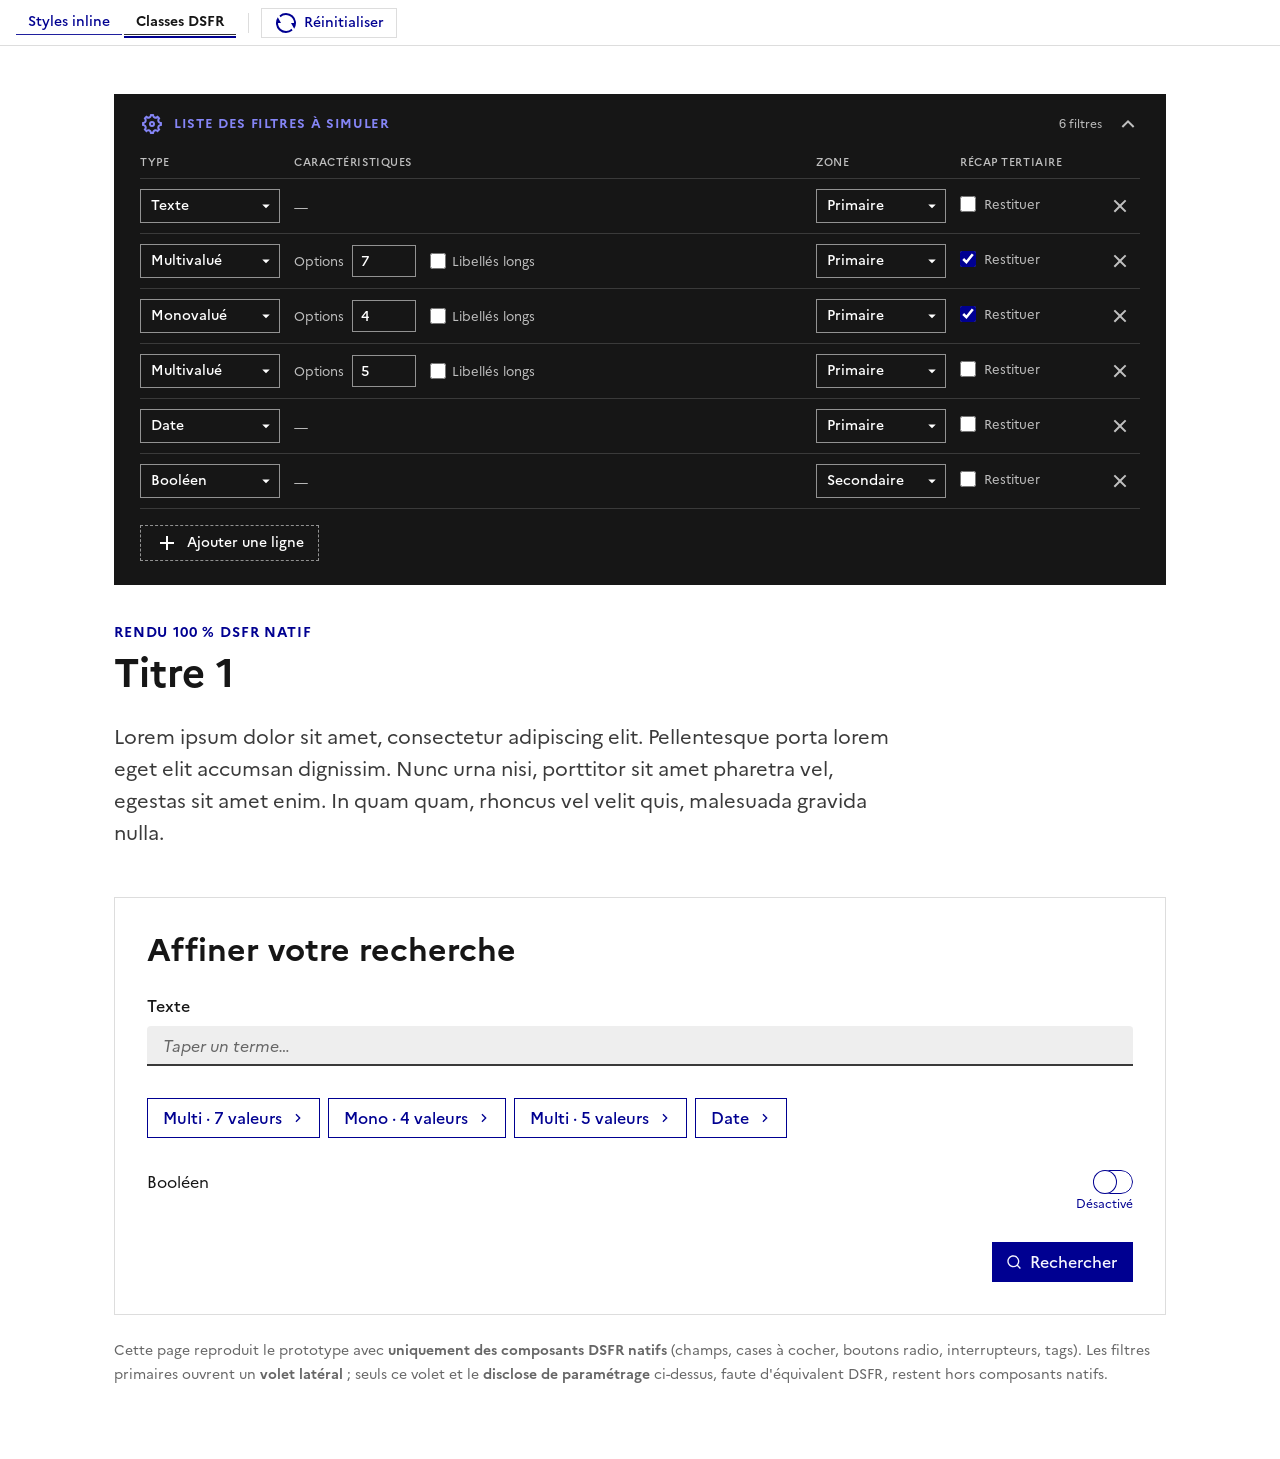
==== commit d96e4674: "refactor(dsfr): volet latéral au lieu de la modale, disclose réparé, styles inline purgés - filtres " ====
--- a/index-dsfr.html
+++ b/index-dsfr.html
@@ -15,10 +15,15 @@
   /* ─────────────────────────────────────────────────────────────
      Styles HORS DSFR, volontairement limités à :
        1. le disclose de paramétrage (explicitement autorisé custom)
-       2. le bouton de bascule entre les deux pages
-     Le bloc « Affiner votre recherche » n'utilise QUE des composants
-     et classes utilitaires DSFR natifs.
+       2. le micro-header de bascule entre les deux rendus
+       3. le volet latéral des filtres primaires (offcanvas, DSFR n'a
+          pas de composant équivalent — les contrôles dedans restent DSFR)
+       4. quelques classes utilitaires pour la zone « Affiner votre
+          recherche » (flex/couleurs que les utilitaires DSFR n'expriment pas)
+     Les composants de saisie (champs, cases, radios, interrupteur, tags)
+     restent 100 % DSFR natifs.
      ───────────────────────────────────────────────────────────── */
+  #setup-disclose *{box-sizing:border-box}
   #setup-disclose summary::-webkit-details-marker{display:none}
   #setup-disclose[open] #disclose-chevron{transform:rotate(180deg)}
   #setup-disclose select,#setup-disclose input{font-family:var(--font-sans)}
@@ -46,6 +51,24 @@
     .setup-cell--del button{width:100%!important;height:42px!important;justify-content:center;border:1px solid var(--grey-625)!important;gap:8px}
     .setup-cell--del button::after{content:'Supprimer la ligne';font:500 14px/1 var(--font-sans);color:var(--grey-800)}
   }
+
+  /* ───── Volet latéral des filtres primaires (offcanvas custom, contrôles DSFR à l'intérieur) ───── */
+  .side-panel-backdrop{position:fixed;inset:0;background:rgba(22,22,22,.5);z-index:1500}
+  .side-panel{position:fixed;top:0;right:0;bottom:0;width:min(480px,92vw);background:var(--background-default-grey);z-index:1501;display:flex;flex-direction:column;box-shadow:-4px 0 18px rgba(0,0,0,.18)}
+  .side-panel__head{display:flex;align-items:center;justify-content:space-between;gap:16px;padding:1rem 1.5rem;border-bottom:1px solid var(--border-default-grey)}
+  .side-panel__body{flex:1;overflow-y:auto;padding:1.5rem}
+  .side-panel__foot{padding:1rem 1.5rem;border-top:1px solid var(--border-default-grey)}
+  .side-panel__foot .fr-btn{width:100%;justify-content:center}
+
+  /* ───── Classes utilitaires « Affiner votre recherche » (remplacent les styles inline) ───── */
+  .eyebrow{text-transform:uppercase;letter-spacing:.06em;color:var(--text-action-high-blue-france)}
+  .measure{max-width:780px}
+  .search-card{background:var(--background-default-grey);border:1px solid var(--border-default-grey)}
+  .row-end{display:flex;justify-content:flex-end}
+  .prim-row{display:flex;flex-wrap:wrap;gap:.5rem}
+  .tert-sep{border-top:1px solid var(--border-default-grey)}
+  .text-mention{color:var(--text-mention-grey)}
+  .empty-hint{font-style:italic;color:var(--text-mention-grey)}
 </style>
 </head>
 <body>
@@ -87,29 +110,30 @@
   </details>
 
   <!-- ===== EN-TÊTE (typographie DSFR native) ===== -->
-  <p class="fr-text--sm fr-text--bold fr-mb-1v" style="text-transform:uppercase;letter-spacing:.06em;color:var(--text-action-high-blue-france)">Rendu 100 % DSFR natif</p>
+  <p class="fr-text--sm fr-text--bold fr-mb-1v eyebrow">Rendu 100 % DSFR natif</p>
   <h1>Titre 1</h1>
-  <p class="fr-text--lead fr-mb-6w" style="max-width:780px">Lorem ipsum dolor sit amet, consectetur adipiscing elit. Pellentesque porta lorem eget elit accumsan dignissim. Nunc urna nisi, porttitor sit amet pharetra vel, egestas sit amet enim. In quam quam, rhoncus vel velit quis, malesuada gravida nulla.</p>
+  <p class="fr-text--lead fr-mb-6w measure">Lorem ipsum dolor sit amet, consectetur adipiscing elit. Pellentesque porta lorem eget elit accumsan dignissim. Nunc urna nisi, porttitor sit amet pharetra vel, egestas sit amet enim. In quam quam, rhoncus vel velit quis, malesuada gravida nulla.</p>
 
   <!-- ===== « Affiner votre recherche » — composants DSFR natifs ===== -->
-  <form id="filters-form" class="fr-p-4w" style="background:var(--background-default-grey);border:1px solid var(--border-default-grey)" onsubmit="return false">
+  <form id="filters-form" class="fr-p-4w search-card" onsubmit="return false">
     <h2 class="fr-mb-3w">Affiner votre recherche</h2>
     <div id="preview-body"></div>
-    <div class="fr-mt-4w" style="display:flex;justify-content:flex-end">
+    <div class="fr-mt-4w row-end">
       <button type="submit" class="fr-btn fr-icon-search-line fr-btn--icon-left">Rechercher</button>
     </div>
   </form>
 
-  <p class="fr-text--sm fr-mt-3w" style="color:var(--text-mention-grey)">
+  <p class="fr-text--sm fr-mt-3w text-mention">
     Cette page reproduit le prototype avec <strong>uniquement des composants DSFR natifs</strong>
-    (champs, cases à cocher, boutons radio, interrupteurs, modales, tags) et des classes utilitaires.
-    Seul le <strong>disclose de paramétrage</strong> ci-dessus reste hors DSFR.
+    (champs, cases à cocher, boutons radio, interrupteurs, tags). Les filtres primaires ouvrent un
+    <strong>volet latéral</strong> ; seuls ce volet et le <strong>disclose de paramétrage</strong>
+    ci-dessus, faute d'équivalent DSFR, restent hors composants natifs.
   </p>
 
 </div>
 
-<!-- ===== HÔTE DES MODALES PRIMAIRES (persistant) ===== -->
-<div id="modals-host"></div>
+<!-- ===== HÔTE DU VOLET LATÉRAL DES FILTRES PRIMAIRES ===== -->
+<div id="side-panel-host"></div>
 
 <script type="module" src="assets/dsfr/dsfr.module.min.js"></script>
 <script nomodule src="assets/dsfr/dsfr.nomodule.min.js"></script>
@@ -122,7 +146,7 @@
     nextId: 1,
     items: [],          // [{id, type, n, longLabels, zone, tertiary}]
     values: {},         // {[id]: {multi, mono, bool, text, date}}
-    builtSignature: ''  // empreinte du jeu de filtres (déclenche la reconstruction des modales)
+    openPanelId: null   // id du filtre primaire dont le volet latéral est ouvert
   };
 
   var TYPES = [
@@ -181,11 +205,6 @@
     if (d.to) return "jusqu'au " + f(d.to);
     return '';
   }
-  function signature() {
-    return S.items.map(function (it) {
-      return [it.id, it.type, it.n, it.longLabels ? 1 : 0, it.zone, it.tertiary ? 1 : 0].join(':');
-    }).join('|');
-  }
 
   // ──────────────────── Actions ────────────────────
   function addRow() {
@@ -197,8 +216,11 @@
   function removeRow(id) {
     S.items = S.items.filter(function (it) { return it.id !== id; });
     delete S.values[id];
+    if (S.openPanelId === id) S.openPanelId = null;
     render();
   }
+  function openPanel(id) { S.openPanelId = id; renderPreview(); }
+  function closePanel() { S.openPanelId = null; renderPreview(); }
   function setProp(id, prop, value) {
     var it = S.items.find(function (i) { return i.id === id; });
     if (!it) return;
@@ -405,7 +427,7 @@
     return fs;
   }
 
-  // ──────────────────── Bouton primaire (ouvre la modale DSFR) ────────────────────
+  // ──────────────────── Bouton primaire (ouvre le volet latéral) ────────────────────
   function isFilled(it) {
     var v = S.values[it.id];
     return (it.type === 'multi' && v.multi.length > 0) ||
@@ -427,7 +449,8 @@
     var cls = 'fr-btn ' + (filled ? '' : 'fr-btn--secondary ') + 'fr-btn--icon-right fr-icon-arrow-right-s-line';
     return h('button', {
       type: 'button', 'class': cls.trim(),
-      'aria-controls': 'modal-' + it.id, 'data-fr-opened': 'false'
+      'aria-haspopup': 'dialog', 'aria-expanded': String(S.openPanelId === it.id),
+      onClick: function () { openPanel(it.id); }
     }, primaryLabel(it));
   }
 
@@ -459,29 +482,29 @@
     return wrap;
   }
 
-  // ──────────────────── Modales primaires (DSFR, persistantes) ────────────────────
-  function buildModal(it) {
-    var titleId = 'modal-' + it.id + '-title';
-    return h('dialog', { 'class': 'fr-modal', id: 'modal-' + it.id, 'aria-labelledby': titleId, role: 'dialog' },
-      h('div', { 'class': 'fr-container fr-container--fluid fr-container-md' },
-        h('div', { 'class': 'fr-grid-row fr-grid-row--center' },
-          h('div', { 'class': 'fr-col-12 fr-col-md-8 fr-col-lg-6' },
-            h('div', { 'class': 'fr-modal__body' },
-              h('div', { 'class': 'fr-modal__header' },
-                h('button', { type: 'button', 'class': 'fr-btn--close fr-btn', 'aria-controls': 'modal-' + it.id, title: 'Fermer' }, 'Fermer')
-              ),
-              h('div', { 'class': 'fr-modal__content' },
-                h('h1', { id: titleId, 'class': 'fr-modal__title' }, itemLabel(it)),
-                buildControl(it, { context: 'panel', forcePanel: true })
-              ),
-              h('div', { 'class': 'fr-modal__footer' },
-                h('button', { type: 'button', 'class': 'fr-btn', 'aria-controls': 'modal-' + it.id }, 'Voir les résultats')
-              )
-            )
-          )
+  // ──────────────────── Volet latéral des filtres primaires (offcanvas custom, contrôles DSFR) ────────────────────
+  function buildSidePanel(it) {
+    var titleId = 'panel-title-' + it.id;
+    var host = h('div');
+    host.appendChild(h('div', { 'class': 'side-panel-backdrop', onClick: closePanel }));
+    host.appendChild(
+      h('aside', { 'class': 'side-panel', role: 'dialog', 'aria-modal': 'true', 'aria-labelledby': titleId },
+        h('div', { 'class': 'side-panel__head' },
+          h('h2', { 'class': 'fr-h5 fr-mb-0', id: titleId }, itemLabel(it)),
+          h('button', {
+            type: 'button', 'class': 'fr-btn fr-btn--tertiary-no-outline fr-btn--sm fr-icon-close-line fr-btn--icon-right',
+            onClick: closePanel
+          }, 'Fermer')
+        ),
+        h('div', { 'class': 'side-panel__body' },
+          buildControl(it, { context: 'panel', forcePanel: true })
+        ),
+        h('div', { 'class': 'side-panel__foot' },
+          h('button', { type: 'button', 'class': 'fr-btn', onClick: closePanel }, 'Voir les résultats')
         )
       )
     );
+    return host;
   }
 
   // ──────────────────── Rendus ────────────────────
@@ -492,39 +515,21 @@
     document.getElementById('items-count').textContent = S.items.length + ' filtre' + (S.items.length > 1 ? 's' : '');
   }
 
-  function renderModals() {
-    var host = document.getElementById('modals-host');
+  function renderPanel() {
+    var host = document.getElementById('side-panel-host');
     host.textContent = '';
-    S.items.filter(function (it) { return it.zone === 'primaire' && it.type !== 'text'; })
-      .forEach(function (it) { host.appendChild(buildModal(it)); });
-  }
-
-  // Synchronise les inputs d'une modale primaire avec l'état (après retrait d'un tag tertiaire)
-  function syncModalInputs(it) {
-    var v = S.values[it.id];
-    var sfx = 'panel-' + it.id;
-    if (it.type === 'multi' || it.type === 'mono') {
-      var isRadio = it.type === 'mono';
-      options(it).forEach(function (_, i) {
-        var el = document.getElementById('ctl-' + (isRadio ? 'r' : 'c') + '-' + sfx + '-' + i);
-        if (el) el.checked = isRadio ? (v.mono === i) : (v.multi.indexOf(i) >= 0);
-      });
-    } else if (it.type === 'bool') {
-      var b = document.getElementById('ctl-bool-' + sfx); if (b) b.checked = v.bool;
-    } else if (it.type === 'text') {
-      var t = document.getElementById('ctl-text-' + sfx); if (t && t.value !== v.text) t.value = v.text;
-    } else if (it.type === 'date') {
-      var f = document.getElementById('ctl-date-from-' + sfx); if (f) f.value = v.date.from;
-      var to = document.getElementById('ctl-date-to-' + sfx); if (to) to.value = v.date.to;
-    }
+    if (S.openPanelId == null) return;
+    var it = S.items.find(function (x) { return x.id === S.openPanelId; });
+    if (it && it.zone === 'primaire' && it.type !== 'text') host.appendChild(buildSidePanel(it));
+    else S.openPanelId = null;
   }
 
   function renderPreview() {
     var body = document.getElementById('preview-body');
 
-    // mémoriser le focus pour les champs éditables (texte/date)
+    // mémoriser le focus pour les champs éditables (texte/date), preview comme volet
     var act = document.activeElement;
-    var focusId = (act && act.id && /^ctl-(text|date)/.test(act.id) && body.contains(act)) ? act.id : null;
+    var focusId = (act && act.id && /^ctl-(text|date)/.test(act.id)) ? act.id : null;
     var caret = (focusId && act.selectionStart != null) ? [act.selectionStart, act.selectionEnd] : null;
 
     body.textContent = '';
@@ -537,15 +542,15 @@
     var totalShown = textItems.length + primItems.length + secOthers.length;
 
     if (totalShown === 0) {
-      body.appendChild(h('p', { 'class': 'fr-text--sm', style: 'font-style:italic;color:var(--text-mention-grey)' },
+      body.appendChild(h('p', { 'class': 'fr-text--sm empty-hint' },
         'Aucun filtre configuré. Ouvre les réglages pour en ajouter.'));
     } else {
       // 1) champs texte exposés (toujours en tête)
       textItems.forEach(function (it) { body.appendChild(h('div', { 'class': 'fr-mb-4w' }, buildControl(it, { context: 'sec' }))); });
 
-      // 2) boutons primaires (chaque bouton DSFR ouvre sa modale ; rangée qui passe à la ligne)
+      // 2) boutons primaires (chaque bouton DSFR ouvre son volet latéral ; rangée qui passe à la ligne)
       if (primItems.length > 0) {
-        var row = h('div', { 'class': 'fr-mb-4w', style: 'display:flex;flex-wrap:wrap;gap:10px' });
+        var row = h('div', { 'class': 'fr-mb-4w prim-row' });
         primItems.forEach(function (it) { row.appendChild(buildPrimaryButton(it)); });
         body.appendChild(row);
       }
@@ -559,16 +564,16 @@
       // 4) tags tertiaires
       var tertNodes = tertItems.map(buildTertiary).filter(function (n) { return n != null; });
       if (tertNodes.length > 0) {
-        var tertWrap = h('div', { 'class': 'fr-pt-3w fr-mt-2w', style: 'border-top:1px solid var(--border-default-grey)' });
+        var tertWrap = h('div', { 'class': 'fr-pt-3w fr-mt-2w tert-sep' });
         tertNodes.forEach(function (n) { tertWrap.appendChild(n); });
         body.appendChild(tertWrap);
       }
     }
 
-    // garder modales et état cohérents
-    primItems.forEach(syncModalInputs);
-
-    // restaurer le focus
+    // (re)composer le volet latéral en cohérence avec l'état
+    renderPanel();
+
+    // restaurer le focus (preview ou volet)
     if (focusId) {
       var again = document.getElementById(focusId);
       if (again) {
@@ -608,17 +613,16 @@
     location.reload();
   }
 
-  // Rendu complet : recompose le disclose, les modales (si le jeu de filtres change) et la preview
+  // Rendu complet : recompose le disclose, la preview et le volet latéral
   function render() {
     renderSettings();
-    var sig = signature();
-    if (sig !== S.builtSignature) { renderModals(); S.builtSignature = sig; }
     renderPreview();
   }
 
   // ──────────────────── Bootstrap ────────────────────
   document.getElementById('add-row').addEventListener('click', addRow);
   document.getElementById('reset-config').addEventListener('click', resetConfig);
+  document.addEventListener('keydown', function (e) { if (e.key === 'Escape' && S.openPanelId != null) closePanel(); });
 
   // configuration restaurée depuis localStorage, ou jeu d'exemple par défaut (identique au prototype)
   if (!restore()) {
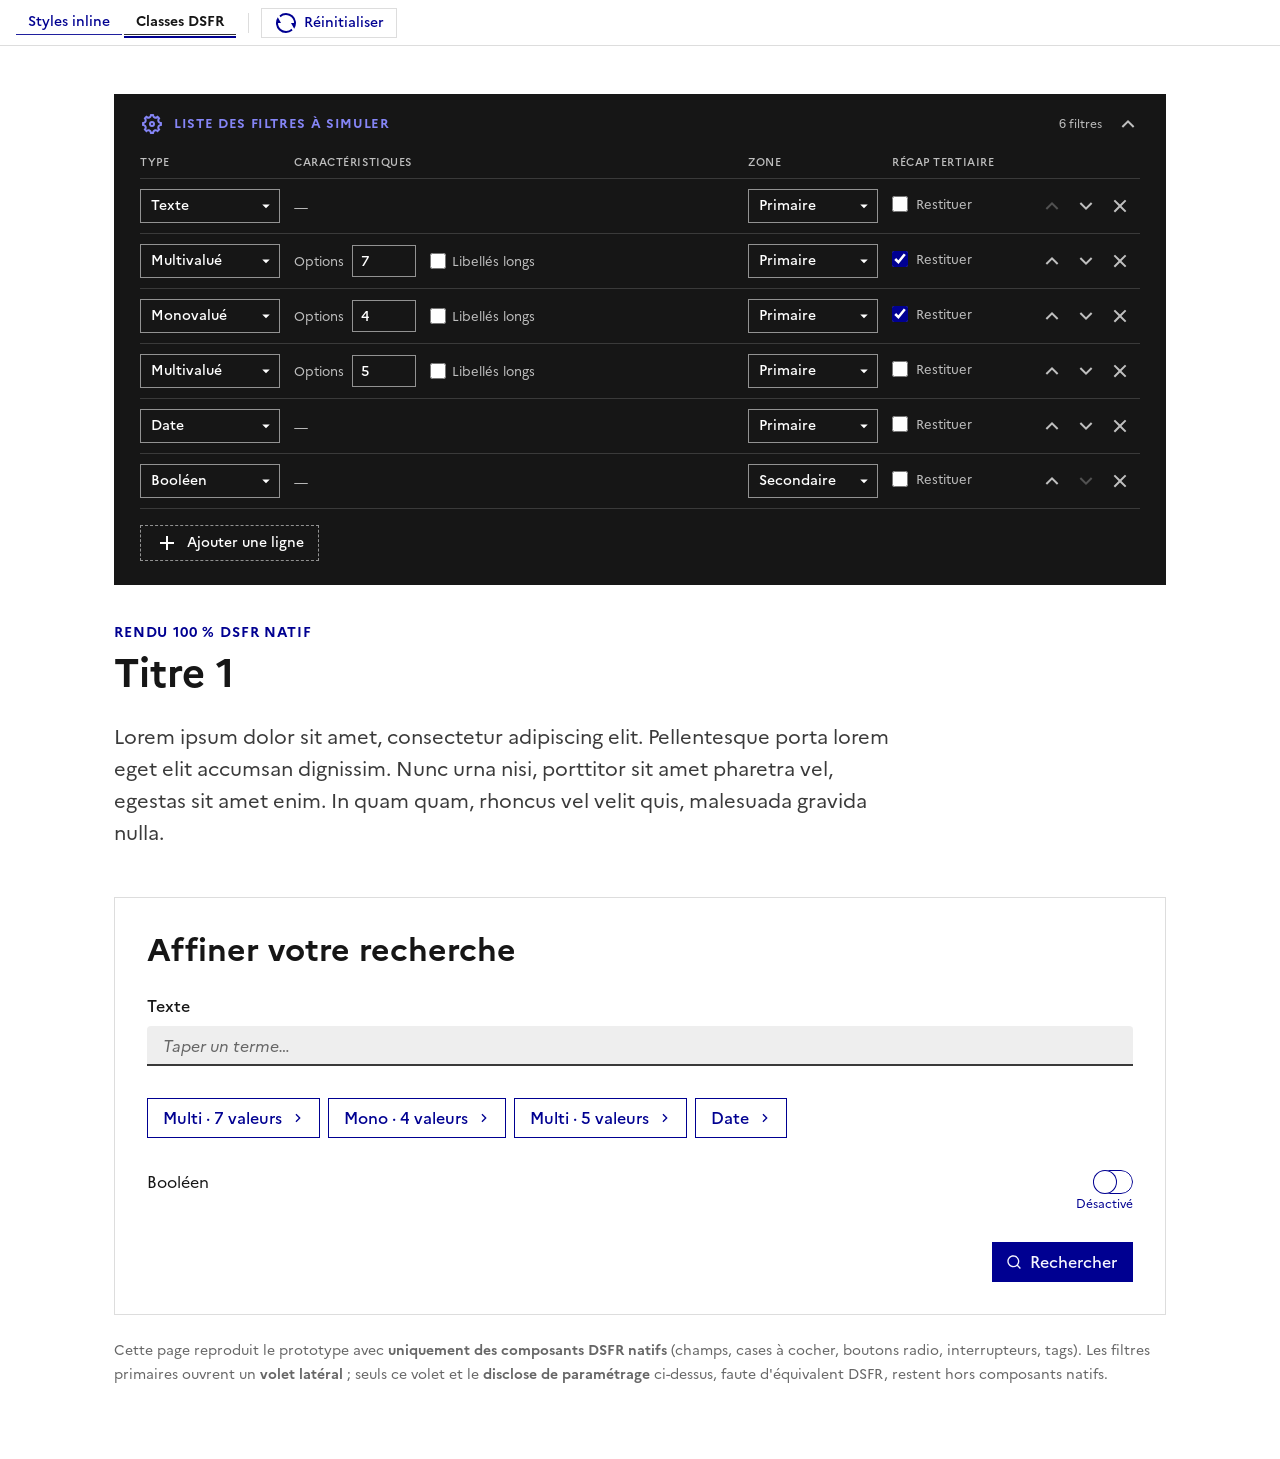
==== commit e65dd21a: "feat: réordonner les filtres du disclose (flèches monter/descendre) - ajoute une action moveRow(id, " ====
--- a/index-dsfr.html
+++ b/index-dsfr.html
@@ -38,18 +38,23 @@
   .mh-reset:hover{background:var(--background-action-low-blue-france)}
 
   /* ───── Disclose de paramétrage : grille responsive ───── */
-  .setup-head,.setup-row{display:grid;grid-template-columns:140px 1fr 130px 130px 36px;gap:14px;align-items:center}
+  .setup-head,.setup-row{display:grid;grid-template-columns:140px 1fr 130px 130px 104px;gap:14px;align-items:center}
   .setup-row{padding:10px 0;border-bottom:1px solid var(--grey-200)}
   .setup-cell{min-width:0}
+  .setup-actions{display:inline-flex;align-items:center;gap:2px;justify-content:flex-end}
   .setup-mlabel{display:none}
   @media (max-width:640px){
     .page-wrap{padding-top:32px!important}
     .setup-head{display:none}
     .setup-row{grid-template-columns:1fr;gap:14px;align-items:stretch;padding:16px;margin-bottom:12px;border:1px solid var(--grey-200);background:rgba(255,255,255,.04)}
     .setup-mlabel{display:block;margin-bottom:6px;font:500 11px/16px var(--font-sans);text-transform:uppercase;letter-spacing:.05em;color:var(--grey-800)}
-    .setup-cell--del{margin-top:2px}
-    .setup-cell--del button{width:100%!important;height:42px!important;justify-content:center;border:1px solid var(--grey-625)!important;gap:8px}
-    .setup-cell--del button::after{content:'Supprimer la ligne';font:500 14px/1 var(--font-sans);color:var(--grey-800)}
+    .setup-cell--actions{margin-top:2px}
+    .setup-actions{display:flex;gap:8px}
+    .setup-actions button{flex:1;width:auto!important;height:42px!important;justify-content:center;border:1px solid var(--grey-625)!important;gap:8px}
+    .setup-actions button::after{font:500 14px/1 var(--font-sans);color:var(--grey-800)}
+    .setup-act--up::after{content:'Monter'}
+    .setup-act--down::after{content:'Descendre'}
+    .setup-act--del::after{content:'Supprimer'}
   }
 
   /* ───── Volet latéral des filtres primaires (offcanvas custom, contrôles DSFR à l'intérieur) ───── */
@@ -219,6 +224,13 @@
     if (S.openPanelId === id) S.openPanelId = null;
     render();
   }
+  function moveRow(id, dir) {
+    var i = S.items.findIndex(function (x) { return x.id === id; });
+    var j = i + dir;
+    if (i < 0 || j < 0 || j >= S.items.length) return;
+    var t = S.items[i]; S.items[i] = S.items[j]; S.items[j] = t;
+    render();
+  }
   function openPanel(id) { S.openPanelId = id; renderPreview(); }
   function closePanel() { S.openPanelId = null; renderPreview(); }
   function setProp(id, prop, value) {
@@ -309,11 +321,20 @@
       h('span', { style: 'color:var(--grey-800)' }, 'Restituer')
     );
 
-    var del = h('button', {
-      type: 'button', title: 'Supprimer cette ligne', 'aria-label': 'Supprimer cette ligne',
-      style: 'width:32px;height:32px;border:none;background:transparent;color:var(--grey-800);cursor:pointer;display:inline-flex;align-items:center;justify-content:center',
-      onClick: function () { removeRow(it.id); }
-    }, h('i', { 'class': 'fr-icon-close-line', 'aria-hidden': 'true' }));
+    var idx = S.items.indexOf(it), total = S.items.length;
+    function actBtn(mod, iconCls, title, disabled, onClick) {
+      return h('button', {
+        type: 'button', 'class': 'setup-act ' + mod, title: title, 'aria-label': title,
+        disabled: disabled ? '' : null,
+        style: 'width:32px;height:32px;border:none;background:transparent;color:var(--grey-800);display:inline-flex;align-items:center;justify-content:center;cursor:' + (disabled ? 'default' : 'pointer') + ';opacity:' + (disabled ? '.35' : '1'),
+        onClick: disabled ? null : onClick
+      }, h('i', { 'class': iconCls, 'aria-hidden': 'true' }));
+    }
+    var actions = h('div', { 'class': 'setup-actions' },
+      actBtn('setup-act--up', 'fr-icon-arrow-up-s-line', 'Monter cette ligne', idx === 0, function () { moveRow(it.id, -1); }),
+      actBtn('setup-act--down', 'fr-icon-arrow-down-s-line', 'Descendre cette ligne', idx === total - 1, function () { moveRow(it.id, 1); }),
+      actBtn('setup-act--del', 'fr-icon-close-line', 'Supprimer cette ligne', false, function () { removeRow(it.id); })
+    );
 
     function cell(mlabel, content, mod) {
       return h('div', { 'class': 'setup-cell' + (mod ? ' setup-cell--' + mod : '') },
@@ -326,7 +347,7 @@
       cell('Caractéristiques', carac),
       cell('Zone', zoneSel),
       cell('Récap tertiaire', tertCell),
-      cell(null, del, 'del'));
+      cell(null, actions, 'actions'));
   }
 
   // ──────────────────── Layout des valeurs exposées ────────────────────
